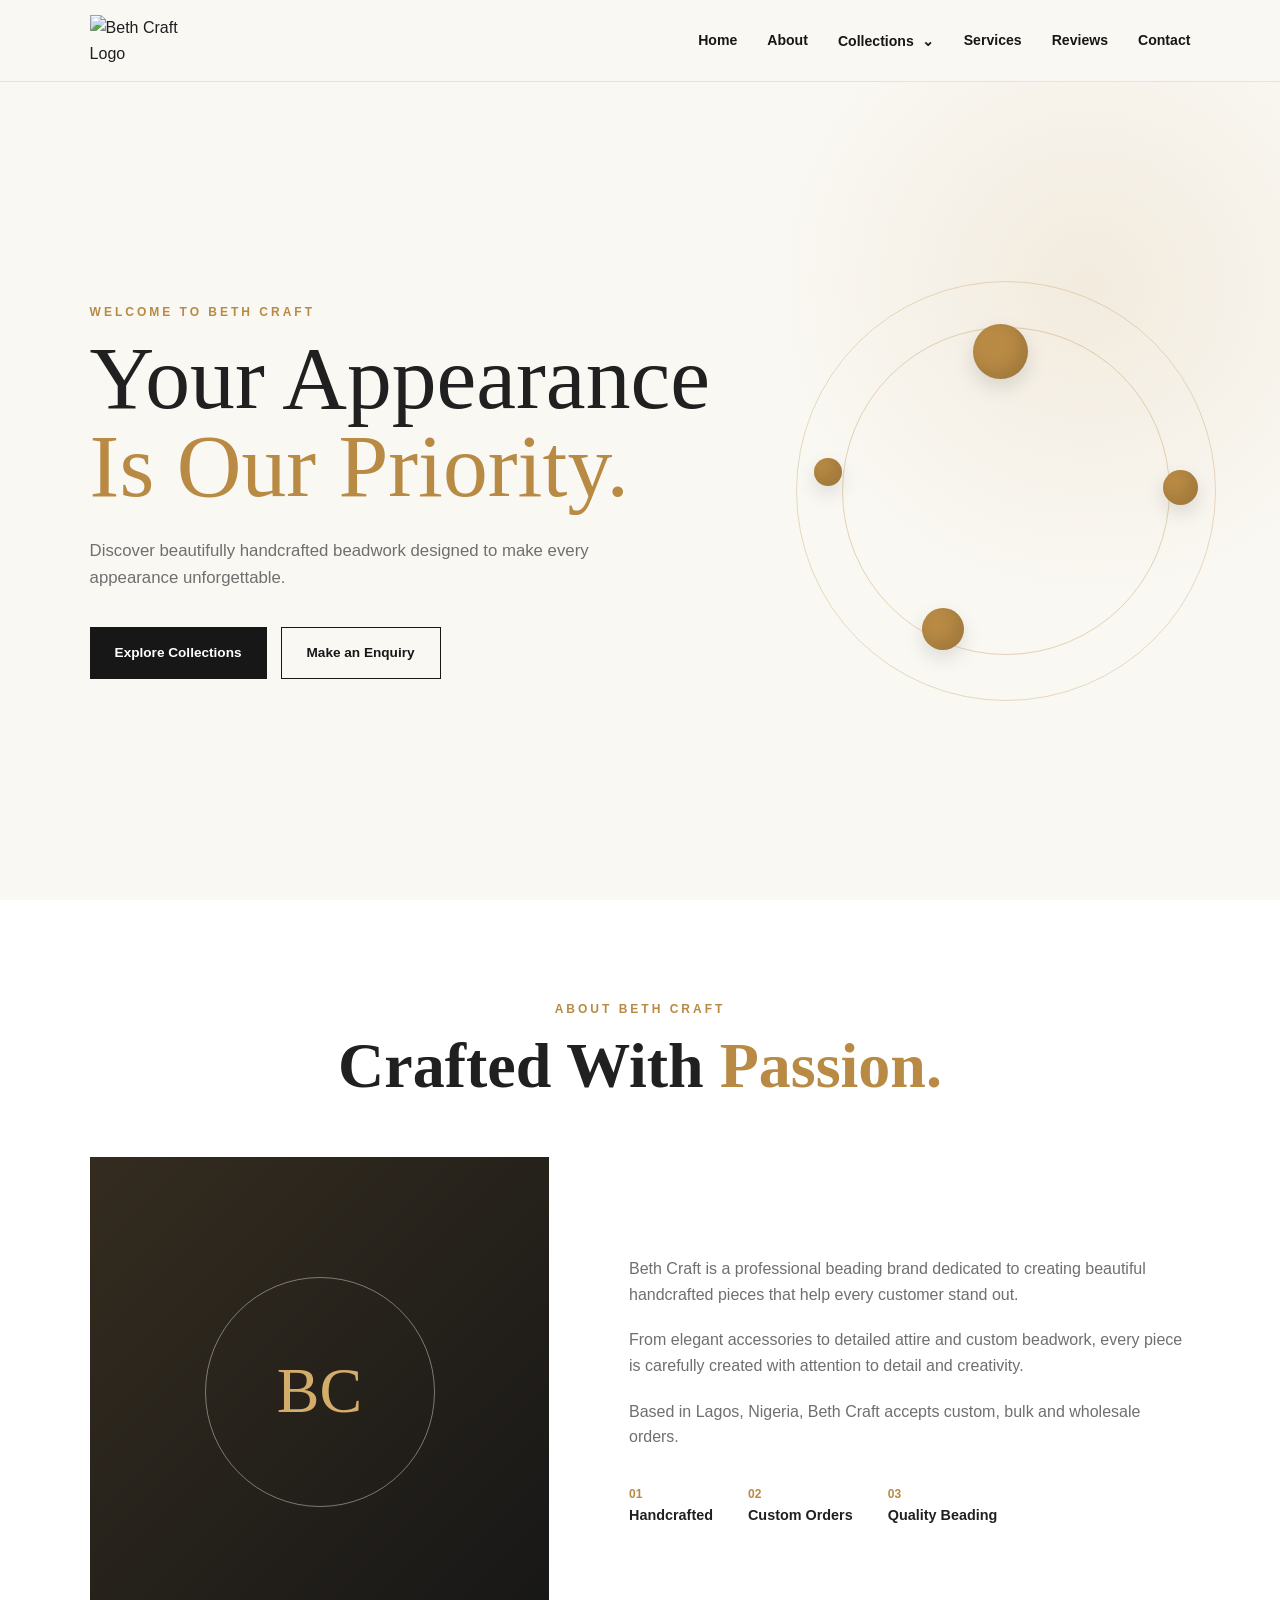
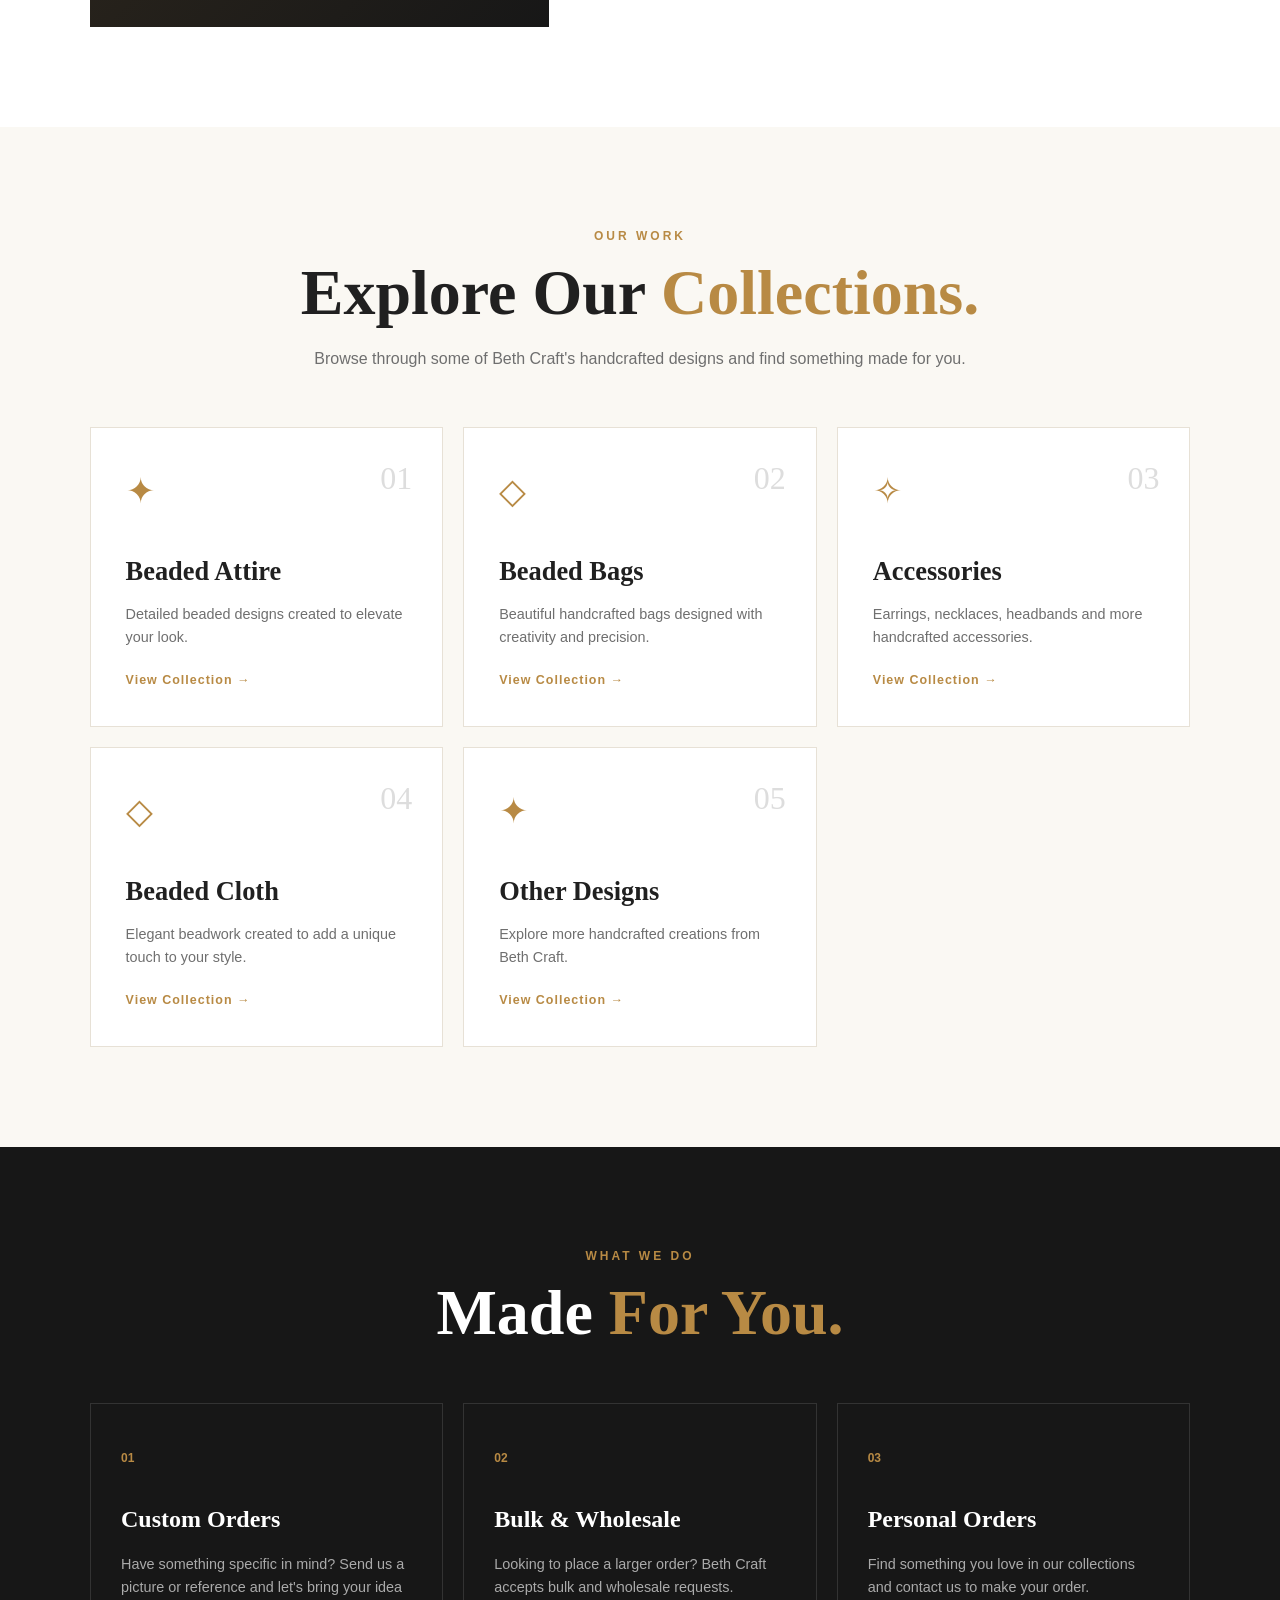
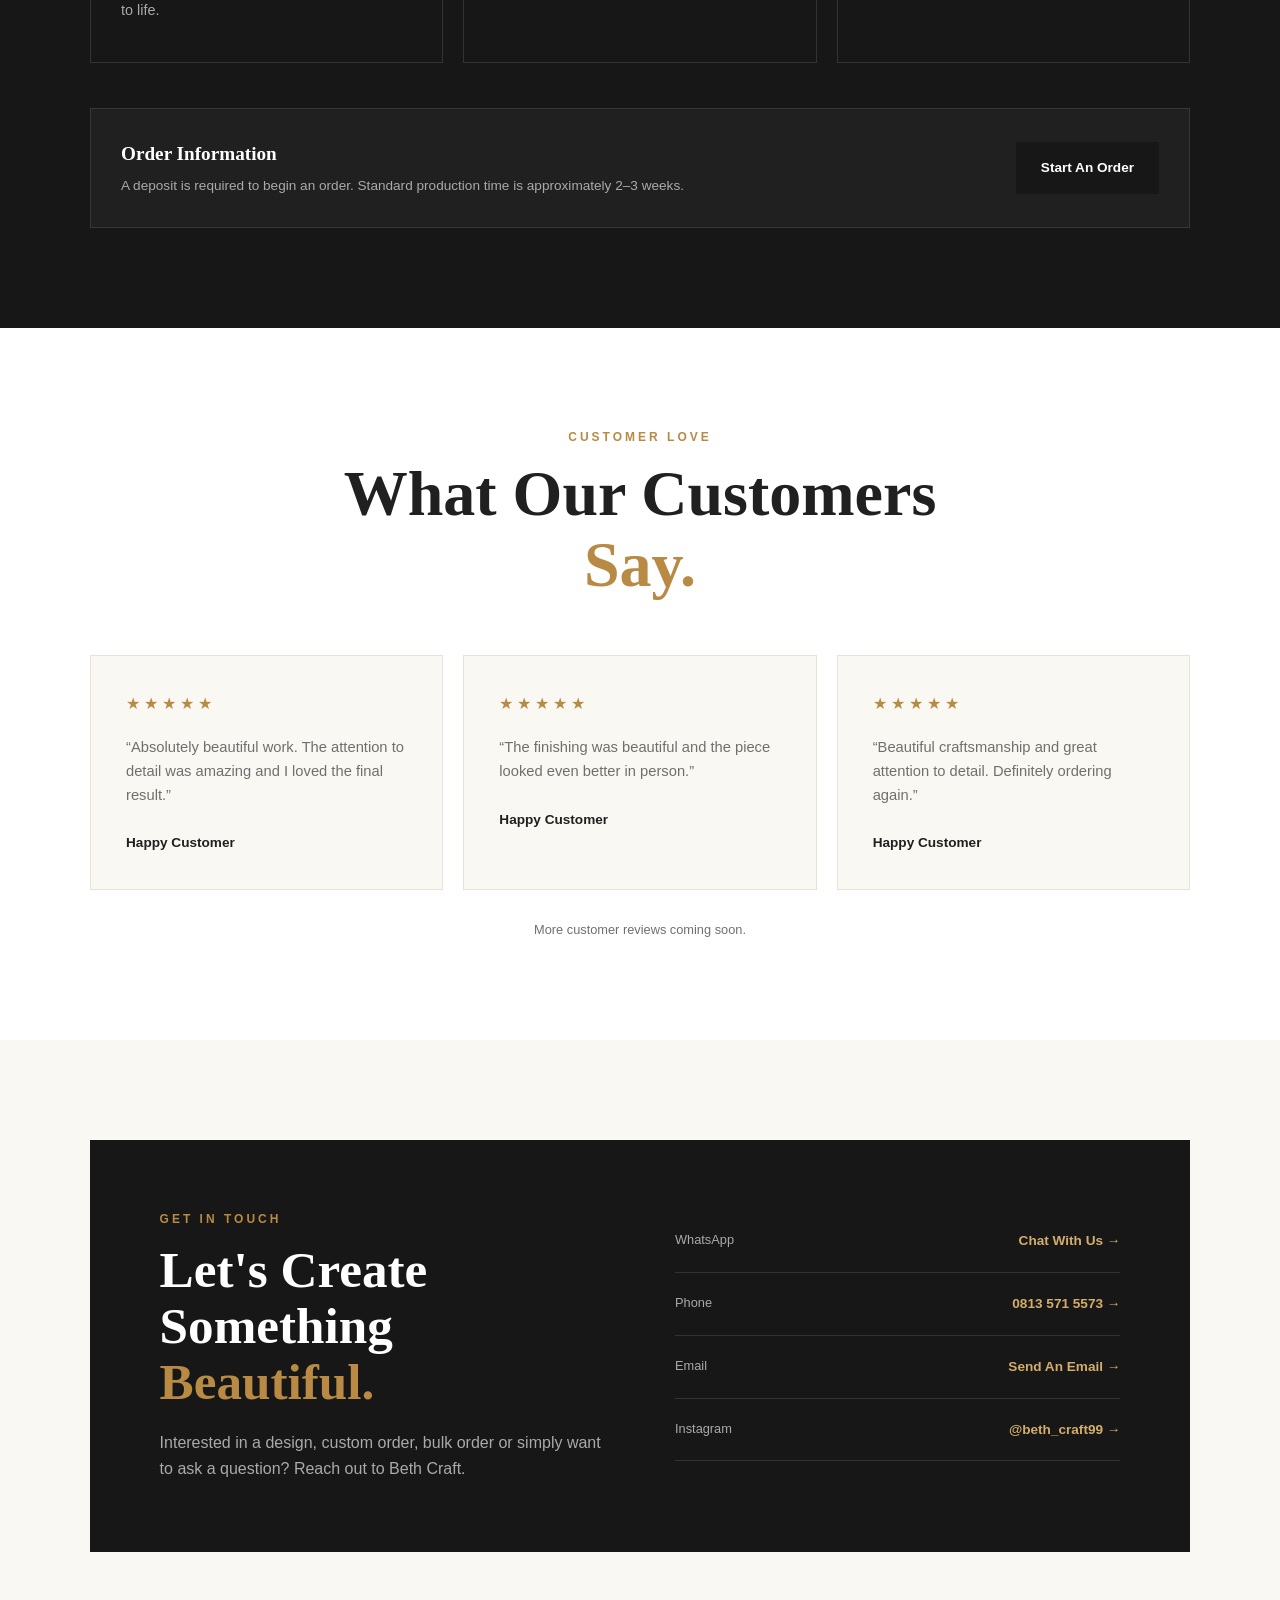
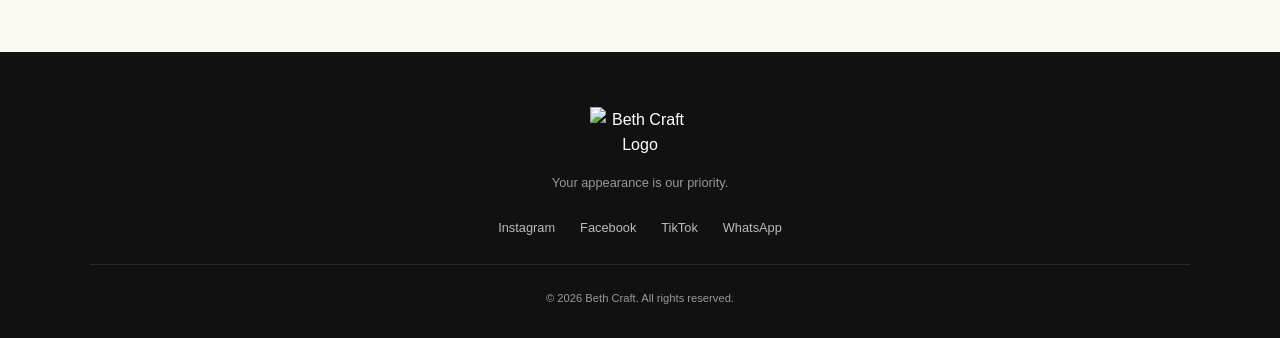
==== index.html @ a70a7454 "Add files via upload" ====
<!DOCTYPE html>
<html lang="en">
<head>
    <meta charset="UTF-8">
    <meta name="viewport" content="width=device-width, initial-scale=1.0">

    <title>Beth Craft | Professional Beading</title>

    <meta name="description" content="Beth Craft — Professional handcrafted beading, custom designs, accessories and attire. Your appearance is our priority.">

    <link rel="stylesheet" href="style.css">
</head>

<body>

    <!-- ================= NAVIGATION ================= -->

    <header class="navbar">

        <a href="index.html" class="logo">
            <img src="images/logo.png" alt="Beth Craft Logo">
        </a>

        <nav class="nav-links" id="navLinks">
            <a href="#home">Home</a>
            <a href="#about">About</a>

            <div class="dropdown">
                <button class="dropdown-btn">
                    Collections <span>⌄</span>
                </button>

                <div class="dropdown-menu">
                    <a href="attire.html">Beaded Attire</a>
                    <a href="bags.html">Beaded Bags</a>
                    <a href="accessories.html">Accessories</a>
                    <a href="cloth.html">Beaded Cloth</a>
                    <a href="others.html">Other Designs</a>
                </div>
            </div>

            <a href="#services">Services</a>
            <a href="#reviews">Reviews</a>
            <a href="#contact">Contact</a>
        </nav>

        <button class="menu-btn" id="menuBtn" aria-label="Open menu">
            ☰
        </button>

    </header>


    <!-- ================= HERO ================= -->

    <main>

        <section class="hero" id="home">

            <div class="hero-content">

                <p class="eyebrow">WELCOME TO BETH CRAFT</p>

                <h1>
                    Your Appearance<br>
                    <span>Is Our Priority.</span>
                </h1>

                <p class="hero-text">
                    Discover beautifully handcrafted beadwork designed
                    to make every appearance unforgettable.
                </p>

                <div class="hero-buttons">
                    <a href="#collections" class="btn primary-btn">
                        Explore Collections
                    </a>

                    <a href="https://wa.me/message/X3CNDV6KGJWSG1"
                       class="btn secondary-btn"
                       target="_blank">
                        Make an Enquiry
                    </a>
                </div>

            </div>

            <div class="hero-decoration">
                <div class="bead bead-one"></div>
                <div class="bead bead-two"></div>
                <div class="bead bead-three"></div>
                <div class="bead bead-four"></div>
            </div>

        </section>


        <!-- ================= ABOUT ================= -->

        <section class="about section" id="about">

            <div class="section-heading">
                <p class="eyebrow">ABOUT BETH CRAFT</p>

                <h2>
                    Crafted With <span>Passion.</span>
                </h2>
            </div>

            <div class="about-grid">

                <div class="about-image">
                    <div class="about-placeholder">
                        <span>BC</span>
                    </div>
                </div>

                <div class="about-content">

                    <p>
                        Beth Craft is a professional beading brand dedicated
                        to creating beautiful handcrafted pieces that help
                        every customer stand out.
                    </p>

                    <p>
                        From elegant accessories to detailed attire and
                        custom beadwork, every piece is carefully created
                        with attention to detail and creativity.
                    </p>

                    <p>
                        Based in Lagos, Nigeria, Beth Craft accepts custom,
                        bulk and wholesale orders.
                    </p>

                    <div class="about-features">

                        <div>
                            <strong>01</strong>
                            <span>Handcrafted</span>
                        </div>

                        <div>
                            <strong>02</strong>
                            <span>Custom Orders</span>
                        </div>

                        <div>
                            <strong>03</strong>
                            <span>Quality Beading</span>
                        </div>

                    </div>

                </div>

            </div>

        </section>


        <!-- ================= COLLECTIONS ================= -->

        <section class="collections section" id="collections">

            <div class="section-heading">

                <p class="eyebrow">OUR WORK</p>

                <h2>
                    Explore Our <span>Collections.</span>
                </h2>

                <p>
                    Browse through some of Beth Craft's handcrafted
                    designs and find something made for you.
                </p>

            </div>


            <div class="collection-grid">

                <!-- ATTIRE -->

                <a href="attire.html" class="collection-card">

                    <div class="collection-number">01</div>

                    <div class="collection-icon">✦</div>

                    <h3>Beaded Attire</h3>

                    <p>
                        Detailed beaded designs created to elevate
                        your look.
                    </p>

                    <span class="view-link">
                        View Collection →
                    </span>

                </a>


                <!-- BAGS -->

                <a href="bags.html" class="collection-card">

                    <div class="collection-number">02</div>

                    <div class="collection-icon">◇</div>

                    <h3>Beaded Bags</h3>

                    <p>
                        Beautiful handcrafted bags designed with
                        creativity and precision.
                    </p>

                    <span class="view-link">
                        View Collection →
                    </span>

                </a>


                <!-- ACCESSORIES -->

                <a href="accessories.html" class="collection-card">

                    <div class="collection-number">03</div>

                    <div class="collection-icon">✧</div>

                    <h3>Accessories</h3>

                    <p>
                        Earrings, necklaces, headbands and more
                        handcrafted accessories.
                    </p>

                    <span class="view-link">
                        View Collection →
                    </span>

                </a>


                <!-- CLOTH -->

                <a href="cloth.html" class="collection-card">

                    <div class="collection-number">04</div>

                    <div class="collection-icon">◇</div>

                    <h3>Beaded Cloth</h3>

                    <p>
                        Elegant beadwork created to add a unique
                        touch to your style.
                    </p>

                    <span class="view-link">
                        View Collection →
                    </span>

                </a>


                <!-- OTHERS -->

                <a href="others.html" class="collection-card">

                    <div class="collection-number">05</div>

                    <div class="collection-icon">✦</div>

                    <h3>Other Designs</h3>

                    <p>
                        Explore more handcrafted creations from
                        Beth Craft.
                    </p>

                    <span class="view-link">
                        View Collection →
                    </span>

                </a>

            </div>

        </section>


        <!-- ================= SERVICES ================= -->

        <section class="services section" id="services">

            <div class="section-heading">

                <p class="eyebrow">WHAT WE DO</p>

                <h2>
                    Made <span>For You.</span>
                </h2>

            </div>


            <div class="services-grid">

                <div class="service-card">

                    <span class="service-number">01</span>

                    <h3>Custom Orders</h3>

                    <p>
                        Have something specific in mind?
                        Send us a picture or reference and
                        let's bring your idea to life.
                    </p>

                </div>


                <div class="service-card">

                    <span class="service-number">02</span>

                    <h3>Bulk & Wholesale</h3>

                    <p>
                        Looking to place a larger order?
                        Beth Craft accepts bulk and wholesale
                        requests.
                    </p>

                </div>


                <div class="service-card">

                    <span class="service-number">03</span>

                    <h3>Personal Orders</h3>

                    <p>
                        Find something you love in our collections
                        and contact us to make your order.
                    </p>

                </div>

            </div>


            <div class="order-note">

                <div>
                    <strong>Order Information</strong>

                    <p>
                        A deposit is required to begin an order.
                        Standard production time is approximately
                        2–3 weeks.
                    </p>
                </div>

                <a href="https://wa.me/message/X3CNDV6KGJWSG1"
                   target="_blank"
                   class="btn primary-btn">
                    Start An Order
                </a>

            </div>

        </section>


        <!-- ================= REVIEWS ================= -->

        <section class="reviews section" id="reviews">

            <div class="section-heading">

                <p class="eyebrow">CUSTOMER LOVE</p>

                <h2>
                    What Our Customers <span>Say.</span>
                </h2>

            </div>


            <div class="reviews-grid">

                <article class="review-card">

                    <div class="stars">★★★★★</div>

                    <p>
                        “Absolutely beautiful work. The attention
                        to detail was amazing and I loved the final
                        result.”
                    </p>

                    <h4>Happy Customer</h4>

                </article>


                <article class="review-card">

                    <div class="stars">★★★★★</div>

                    <p>
                        “The finishing was beautiful and the piece
                        looked even better in person.”
                    </p>

                    <h4>Happy Customer</h4>

                </article>


                <article class="review-card">

                    <div class="stars">★★★★★</div>

                    <p>
                        “Beautiful craftsmanship and great attention
                        to detail. Definitely ordering again.”
                    </p>

                    <h4>Happy Customer</h4>

                </article>

            </div>

            <p class="review-note">
                More customer reviews coming soon.
            </p>

        </section>


        <!-- ================= CONTACT ================= -->

        <section class="contact section" id="contact">

            <div class="contact-box">

                <div class="contact-content">

                    <p class="eyebrow">GET IN TOUCH</p>

                    <h2>
                        Let's Create Something <span>Beautiful.</span>
                    </h2>

                    <p>
                        Interested in a design, custom order,
                        bulk order or simply want to ask a question?
                        Reach out to Beth Craft.
                    </p>

                </div>


                <div class="contact-links">

                    <a href="https://wa.me/message/X3CNDV6KGJWSG1"
                       target="_blank"
                       class="contact-link">

                        <span>WhatsApp</span>
                        <strong>Chat With Us →</strong>

                    </a>


                    <a href="tel:+2348135715573"
                       class="contact-link">

                        <span>Phone</span>
                        <strong>0813 571 5573 →</strong>

                    </a>


                    <a href="mailto:damolalizzy@gmail.com"
                       class="contact-link">

                        <span>Email</span>
                        <strong>Send An Email →</strong>

                    </a>


                    <a href="https://www.instagram.com/beth_craft99/"
                       target="_blank"
                       class="contact-link">

                        <span>Instagram</span>
                        <strong>@beth_craft99 →</strong>

                    </a>

                </div>

            </div>

        </section>

    </main>


    <!-- ================= FOOTER ================= -->

    <footer class="footer">

        <div class="footer-logo">
            <img src="images/logo.png" alt="Beth Craft Logo">
        </div>

        <p>
            Your appearance is our priority.
        </p>

        <div class="footer-socials">

            <a href="https://www.instagram.com/beth_craft99/"
               target="_blank">
                Instagram
            </a>

            <a href="https://www.facebook.com/"
               target="_blank">
                Facebook
            </a>

            <a href="https://vm.tiktok.com/ZS9huNPwNGnDX-ockGy/"
               target="_blank">
                TikTok
            </a>

            <a href="https://wa.me/message/X3CNDV6KGJWSG1"
               target="_blank">
                WhatsApp
            </a>

        </div>

        <p class="copyright">
            © 2026 Beth Craft. All rights reserved.
        </p>

    </footer>


    <script src="script.js"></script>

</body>
</html>
---- style.css ----
/* =========================================================
   BETH CRAFT — VERSION 1
   Main Website Styles
========================================================= */


/* =========================
   RESET
========================= */

* {
    margin: 0;
    padding: 0;
    box-sizing: border-box;
}

html {
    scroll-behavior: smooth;
}

body {
    font-family: Arial, Helvetica, sans-serif;
    background: #faf8f3;
    color: #202020;
    line-height: 1.6;
}

a {
    color: inherit;
    text-decoration: none;
}

button {
    font: inherit;
}

img {
    max-width: 100%;
    display: block;
}


/* =========================
   VARIABLES
========================= */

:root {
    --dark: #171717;
    --dark-soft: #242424;
    --gold: #b88a44;
    --gold-light: #d4ad6a;
    --cream: #faf8f3;
    --white: #ffffff;
    --grey: #6f6f6f;
    --border: #e7e1d6;
    --shadow: 0 15px 40px rgba(0, 0, 0, 0.08);
}


/* =========================
   GENERAL
========================= */

.section {
    padding: 100px 7%;
}

.section-heading {
    max-width: 700px;
    margin: 0 auto 55px;
    text-align: center;
}

.eyebrow {
    color: var(--gold);
    font-size: 0.75rem;
    font-weight: 700;
    letter-spacing: 3px;
    margin-bottom: 12px;
    text-transform: uppercase;
}

.section-heading h2 {
    font-family: Georgia, "Times New Roman", serif;
    font-size: clamp(2.2rem, 5vw, 4rem);
    line-height: 1.1;
    margin-bottom: 18px;
}

.section-heading h2 span,
.hero h1 span,
.contact-content h2 span {
    color: var(--gold);
}

.section-heading > p:last-child {
    color: var(--grey);
}


/* =========================
   NAVBAR
========================= */

.navbar {
    position: sticky;
    top: 0;
    z-index: 1000;

    height: 82px;
    padding: 0 7%;

    display: flex;
    align-items: center;
    justify-content: space-between;

    background: rgba(250, 248, 243, 0.96);
    border-bottom: 1px solid var(--border);
    backdrop-filter: blur(12px);
}

.logo img {
    width: 95px;
    height: auto;
}

.nav-links {
    display: flex;
    align-items: center;
    gap: 30px;
}

.nav-links > a,
.dropdown-btn {
    color: var(--dark);
    font-size: 0.88rem;
    font-weight: 600;
    transition: 0.3s ease;
}

.nav-links > a:hover,
.dropdown-btn:hover {
    color: var(--gold);
}


/* =========================
   DROPDOWN
========================= */

.dropdown {
    position: relative;
}

.dropdown-btn {
    border: none;
    background: transparent;
    cursor: pointer;
}

.dropdown-btn span {
    margin-left: 4px;
}

.dropdown-menu {
    position: absolute;
    top: calc(100% + 20px);
    left: 50%;
    transform: translateX(-50%) translateY(10px);

    width: 210px;
    padding: 10px;

    background: var(--white);
    border: 1px solid var(--border);
    box-shadow: var(--shadow);

    opacity: 0;
    visibility: hidden;
    pointer-events: none;

    transition: 0.3s ease;
}

.dropdown:hover .dropdown-menu {
    opacity: 1;
    visibility: visible;
    pointer-events: auto;
    transform: translateX(-50%) translateY(0);
}

.dropdown-menu a {
    display: block;
    padding: 12px 14px;

    color: var(--dark);
    font-size: 0.85rem;

    transition: 0.25s ease;
}

.dropdown-menu a:hover {
    background: var(--cream);
    color: var(--gold);
    padding-left: 20px;
}


/* =========================
   MOBILE MENU BUTTON
========================= */

.menu-btn {
    display: none;

    border: none;
    background: none;

    font-size: 1.8rem;
    cursor: pointer;
    color: var(--dark);
}


/* =========================
   HERO
========================= */

.hero {
    min-height: calc(100vh - 82px);

    padding: 80px 7%;

    display: flex;
    align-items: center;

    position: relative;
    overflow: hidden;

    background:
        radial-gradient(circle at 85% 25%, rgba(184, 138, 68, 0.12), transparent 25%),
        var(--cream);
}

.hero-content {
    max-width: 760px;
    position: relative;
    z-index: 2;
}

.hero h1 {
    font-family: Georgia, "Times New Roman", serif;
    font-size: clamp(3.2rem, 7vw, 6.5rem);
    line-height: 0.98;
    font-weight: 500;
    margin-bottom: 28px;
}

.hero-text {
    max-width: 580px;
    color: var(--grey);
    font-size: 1.05rem;
    margin-bottom: 35px;
}

.hero-buttons {
    display: flex;
    flex-wrap: wrap;
    gap: 14px;
}

.btn {
    display: inline-flex;
    align-items: center;
    justify-content: center;

    min-height: 52px;
    padding: 0 25px;

    font-size: 0.85rem;
    font-weight: 700;

    transition: 0.3s ease;
}

.primary-btn {
    color: var(--white);
    background: var(--dark);
}

.primary-btn:hover {
    background: var(--gold);
    transform: translateY(-3px);
}

.secondary-btn {
    color: var(--dark);
    border: 1px solid var(--dark);
}

.secondary-btn:hover {
    background: var(--dark);
    color: var(--white);
    transform: translateY(-3px);
}


/* =========================
   HERO DECORATION
========================= */

.hero-decoration {
    position: absolute;
    right: 5%;
    top: 50%;

    width: 420px;
    height: 420px;

    transform: translateY(-50%);
    border: 1px solid rgba(184, 138, 68, 0.3);
    border-radius: 50%;
}

.hero-decoration::before {
    content: "";
    position: absolute;
    inset: 45px;

    border: 1px solid rgba(184, 138, 68, 0.35);
    border-radius: 50%;
}

.bead {
    position: absolute;

    width: 55px;
    height: 55px;

    border-radius: 50%;

    background: var(--gold);
    box-shadow:
        inset -7px -7px 15px rgba(0, 0, 0, 0.12),
        0 8px 20px rgba(0, 0, 0, 0.12);
}

.bead-one {
    top: 10%;
    left: 42%;
}

.bead-two {
    right: 4%;
    top: 45%;
    width: 35px;
    height: 35px;
}

.bead-three {
    bottom: 12%;
    left: 30%;
    width: 42px;
    height: 42px;
}

.bead-four {
    left: 4%;
    top: 42%;
    width: 28px;
    height: 28px;
}


/* =========================
   ABOUT
========================= */

.about {
    background: var(--white);
}

.about-grid {
    max-width: 1100px;
    margin: auto;

    display: grid;
    grid-template-columns: 0.9fr 1.1fr;
    gap: 80px;
    align-items: center;
}

.about-image {
    min-height: 470px;

    display: grid;
    place-items: center;

    background:
        linear-gradient(135deg, rgba(184, 138, 68, 0.18), transparent),
        var(--dark);
}

.about-placeholder {
    width: 230px;
    height: 230px;

    display: grid;
    place-items: center;

    border: 1px solid rgba(255,255,255,0.4);
    border-radius: 50%;

    color: var(--gold-light);
    font-family: Georgia, serif;
    font-size: 4rem;
}

.about-content > p {
    color: var(--grey);
    margin-bottom: 20px;
}

.about-features {
    margin-top: 35px;

    display: flex;
    flex-wrap: wrap;
    gap: 35px;
}

.about-features div {
    display: flex;
    flex-direction: column;
}

.about-features strong {
    color: var(--gold);
    font-size: 0.75rem;
}

.about-features span {
    font-weight: 700;
    font-size: 0.9rem;
}


/* =========================
   COLLECTIONS
========================= */

.collections {
    background: var(--cream);
}

.collection-grid {
    max-width: 1200px;
    margin: auto;

    display: grid;
    grid-template-columns: repeat(3, 1fr);
    gap: 20px;
}

.collection-card {
    min-height: 300px;
    padding: 35px;

    position: relative;
    overflow: hidden;

    display: flex;
    flex-direction: column;
    justify-content: flex-end;

    background: var(--white);
    border: 1px solid var(--border);

    transition: 0.4s ease;
}

.collection-card:nth-child(4),
.collection-card:nth-child(5) {
    grid-column: span 1;
}

.collection-card:hover {
    transform: translateY(-8px);
    box-shadow: var(--shadow);
    border-color: var(--gold-light);
}

.collection-number {
    position: absolute;
    top: 25px;
    right: 30px;

    color: #ddd;
    font-family: Georgia, serif;
    font-size: 2rem;
}

.collection-icon {
    margin-bottom: auto;

    color: var(--gold);
    font-size: 2.2rem;
}

.collection-card h3 {
    font-family: Georgia, serif;
    font-size: 1.65rem;
    margin-bottom: 10px;
}

.collection-card p {
    max-width: 300px;
    color: var(--grey);
    font-size: 0.9rem;
}

.view-link {
    margin-top: 22px;

    color: var(--gold);
    font-size: 0.78rem;
    font-weight: 700;
    letter-spacing: 1px;
}


/* =========================
   SERVICES
========================= */

.services {
    background: var(--dark);
    color: var(--white);
}

.services .section-heading > p:last-child {
    color: #aaa;
}

.services-grid {
    max-width: 1100px;
    margin: auto;

    display: grid;
    grid-template-columns: repeat(3, 1fr);
    gap: 20px;
}

.service-card {
    padding: 40px 30px;

    border: 1px solid rgba(255,255,255,0.12);

    transition: 0.3s ease;
}

.service-card:hover {
    border-color: var(--gold);
    transform: translateY(-5px);
}

.service-number {
    color: var(--gold);
    font-size: 0.75rem;
    font-weight: 700;
}

.service-card h3 {
    margin: 30px 0 15px;

    font-family: Georgia, serif;
    font-size: 1.5rem;
}

.service-card p {
    color: #aaa;
    font-size: 0.9rem;
}

.order-note {
    max-width: 1100px;
    margin: 45px auto 0;

    padding: 30px;

    display: flex;
    justify-content: space-between;
    align-items: center;
    gap: 30px;

    background: #202020;
    border: 1px solid rgba(255,255,255,0.1);
}

.order-note strong {
    font-family: Georgia, serif;
    font-size: 1.2rem;
}

.order-note p {
    margin-top: 5px;
    color: #aaa;
    font-size: 0.85rem;
}


/* =========================
   REVIEWS
========================= */

.reviews {
    background: var(--white);
}

.reviews-grid {
    max-width: 1100px;
    margin: auto;

    display: grid;
    grid-template-columns: repeat(3, 1fr);
    gap: 20px;
}

.review-card {
    padding: 35px;

    background: var(--cream);
    border: 1px solid var(--border);
}

.stars {
    color: var(--gold);
    letter-spacing: 4px;
    margin-bottom: 20px;
}

.review-card p {
    color: var(--grey);
    font-size: 0.92rem;
    margin-bottom: 25px;
}

.review-card h4 {
    font-size: 0.85rem;
}

.review-note {
    margin-top: 30px;
    text-align: center;
    color: var(--grey);
    font-size: 0.8rem;
}


/* =========================
   CONTACT
========================= */

.contact {
    background: var(--cream);
}

.contact-box {
    max-width: 1150px;
    margin: auto;

    padding: 70px;

    display: grid;
    grid-template-columns: 1fr 1fr;
    gap: 70px;

    background: var(--dark);
    color: var(--white);
}

.contact-content h2 {
    font-family: Georgia, serif;
    font-size: clamp(2.2rem, 4vw, 3.8rem);
    line-height: 1.1;
    margin-bottom: 20px;
}

.contact-content > p:last-child {
    max-width: 500px;
    color: #aaa;
}

.contact-links {
    display: flex;
    flex-direction: column;
}

.contact-link {
    padding: 20px 0;

    display: flex;
    justify-content: space-between;
    gap: 20px;

    border-bottom: 1px solid rgba(255,255,255,0.12);

    transition: 0.3s ease;
}

.contact-link:hover {
    padding-left: 10px;
}

.contact-link span {
    color: #aaa;
    font-size: 0.8rem;
}

.contact-link strong {
    color: var(--gold-light);
    font-size: 0.85rem;
}


/* =========================
   FOOTER
========================= */

.footer {
    padding: 55px 7% 30px;

    text-align: center;

    background: #111;
    color: var(--white);
}

.footer-logo img {
    width: 100px;
    margin: 0 auto 15px;
}

.footer > p {
    color: #999;
    font-size: 0.8rem;
}

.footer-socials {
    margin: 25px 0;

    display: flex;
    justify-content: center;
    flex-wrap: wrap;
    gap: 25px;
}

.footer-socials a {
    color: #bbb;
    font-size: 0.8rem;

    transition: 0.3s ease;
}

.footer-socials a:hover {
    color: var(--gold-light);
}

.copyright {
    padding-top: 25px;

    border-top: 1px solid rgba(255,255,255,0.1);

    font-size: 0.7rem !important;
}


/* =========================
   ANIMATIONS
========================= */

.hero-content,
.section-heading,
.collection-card,
.service-card,
.review-card,
.contact-box {
    animation: fadeUp 0.8s ease both;
}

@keyframes fadeUp {

    from {
        opacity: 0;
        transform: translateY(25px);
    }

    to {
        opacity: 1;
        transform: translateY(0);
    }

}


/* =========================
   TABLET
========================= */

@media (max-width: 900px) {

    .nav-links {
        gap: 18px;
    }

    .hero-decoration {
        opacity: 0.35;
        right: -120px;
    }

    .about-grid {
        grid-template-columns: 1fr;
        gap: 45px;
    }

    .about-image {
        min-height: 350px;
    }

    .collection-grid {
        grid-template-columns: repeat(2, 1fr);
    }

    .services-grid,
    .reviews-grid {
        grid-template-columns: 1fr;
    }

    .contact-box {
        grid-template-columns: 1fr;
        padding: 50px;
        gap: 40px;
    }

}


/* =========================
   MOBILE
========================= */

@media (max-width: 700px) {

    .section {
        padding: 75px 6%;
    }


    /* NAVIGATION */

    .navbar {
        height: 72px;
        padding: 0 6%;
    }

    .logo img {
        width: 80px;
    }

    .menu-btn {
        display: block;
    }

    .nav-links {
        position: absolute;
        top: 72px;
        left: 0;

        width: 100%;

        padding: 20px 6% 30px;

        display: flex;
        flex-direction: column;
        align-items: stretch;
        gap: 0;

        background: var(--cream);
        border-bottom: 1px solid var(--border);

        opacity: 0;
        visibility: hidden;
        pointer-events: none;

        transform: translateY(-10px);
        transition: 0.3s ease;
    }

    .nav-links.active {
        opacity: 1;
        visibility: visible;
        pointer-events: auto;
        transform: translateY(0);
    }

    .nav-links > a,
    .dropdown-btn {
        width: 100%;
        padding: 15px 0;
        text-align: left;
        border-bottom: 1px solid var(--border);
    }

    .dropdown-menu {
        position: static;

        width: 100%;
        padding: 0;

        transform: none;
        box-shadow: none;
        border: none;

        background: transparent;

        opacity: 1;
        visibility: visible;
        pointer-events: auto;
    }

    .dropdown-menu a {
        padding: 12px 15px;
        border-bottom: 1px solid var(--border);
    }

    .dropdown:hover .dropdown-menu {
        transform: none;
    }


    /* HERO */

    .hero {
        min-height: 90vh;
        padding: 70px 6%;
    }

    .hero h1 {
        font-size: clamp(3rem, 14vw, 5rem);
    }

    .hero-text {
        font-size: 0.95rem;
    }

    .hero-decoration {
        width: 280px;
        height: 280px;

        right: -130px;
        top: 60%;
    }

    .hero-buttons {
        flex-direction: column;
        align-items: stretch;
    }

    .btn {
        width: 100%;
    }


    /* ABOUT */

    .about-image {
        min-height: 300px;
    }

    .about-features {
        gap: 25px;
    }


    /* COLLECTIONS */

    .collection-grid {
        grid-template-columns: 1fr;
    }

    .collection-card {
        min-height: 280px;
    }


    /* SERVICES */

    .order-note {
        flex-direction: column;
        align-items: stretch;
    }


    /* CONTACT */

    .contact-box {
        padding: 35px 25px;
    }

    .contact-link {
        flex-direction: column;
        gap: 5px;
    }

}


/* =========================
   SMALL PHONES
========================= */

@media (max-width: 400px) {

    .hero h1 {
        font-size: 2.8rem;
    }

    .section-heading h2 {
        font-size: 2.2rem;
    }

    .about-placeholder {
        width: 180px;
        height: 180px;
        font-size: 3rem;
    }

}
/* =========================
   SCROLL REVEAL
========================= */

.reveal {
    opacity: 0;
    transform: translateY(30px);
    transition: opacity 0.8s ease, transform 0.8s ease;
}

.reveal.show {
    opacity: 1;
    transform: translateY(0);
}
/* =========================================================
   COLLECTION / GALLERY PAGES
========================================================= */

.collection-page {
    min-height: 100vh;
    padding: 90px 7% 100px;
    background: var(--cream);
}

.collection-header {
    max-width: 750px;
    margin: 0 auto 60px;
    text-align: center;
}

.collection-header h1 {
    font-family: Georgia, "Times New Roman", serif;
    font-size: clamp(3rem, 7vw, 5.5rem);
    line-height: 1;
    font-weight: 500;
    margin-bottom: 20px;
}

.collection-header h1 span {
    color: var(--gold);
}

.collection-header > p:last-child {
    max-width: 600px;
    margin: auto;
    color: var(--grey);
}


/* IMAGE GALLERY */

.gallery-grid {
    max-width: 1250px;
    margin: 0 auto;

    display: grid;
    grid-template-columns: repeat(3, 1fr);
    gap: 18px;
}

.gallery-item {
    position: relative;
    overflow: hidden;

    background: #eee;

    aspect-ratio: 4 / 5;

    cursor: pointer;
}

.gallery-item img {
    width: 100%;
    height: 100%;

    object-fit: cover;

    transition: transform 0.6s ease;
}

.gallery-item:hover img {
    transform: scale(1.06);
}


/* ENQUIRY SECTION */

.collection-cta {
    max-width: 850px;
    margin: 80px auto 0;

    padding: 55px 30px;

    text-align: center;

    background: var(--dark);
    color: var(--white);
}

.collection-cta h2 {
    font-family: Georgia, "Times New Roman", serif;
    font-size: clamp(2rem, 4vw, 3rem);
    margin-bottom: 12px;
}

.collection-cta p {
    max-width: 550px;
    margin: 0 auto 25px;

    color: #aaa;
}


/* COLLECTION MOBILE */

@media (max-width: 800px) {

    .collection-page {
        padding: 70px 6%;
    }

    .gallery-grid {
        grid-template-columns: repeat(2, 1fr);
        gap: 12px;
    }

}


@media (max-width: 500px) {

    .gallery-grid {
        grid-template-columns: 1fr;
    }

    .collection-header h1 {
        font-size: 3.2rem;
    }

    .collection-cta {
        padding: 40px 20px;
    }

}
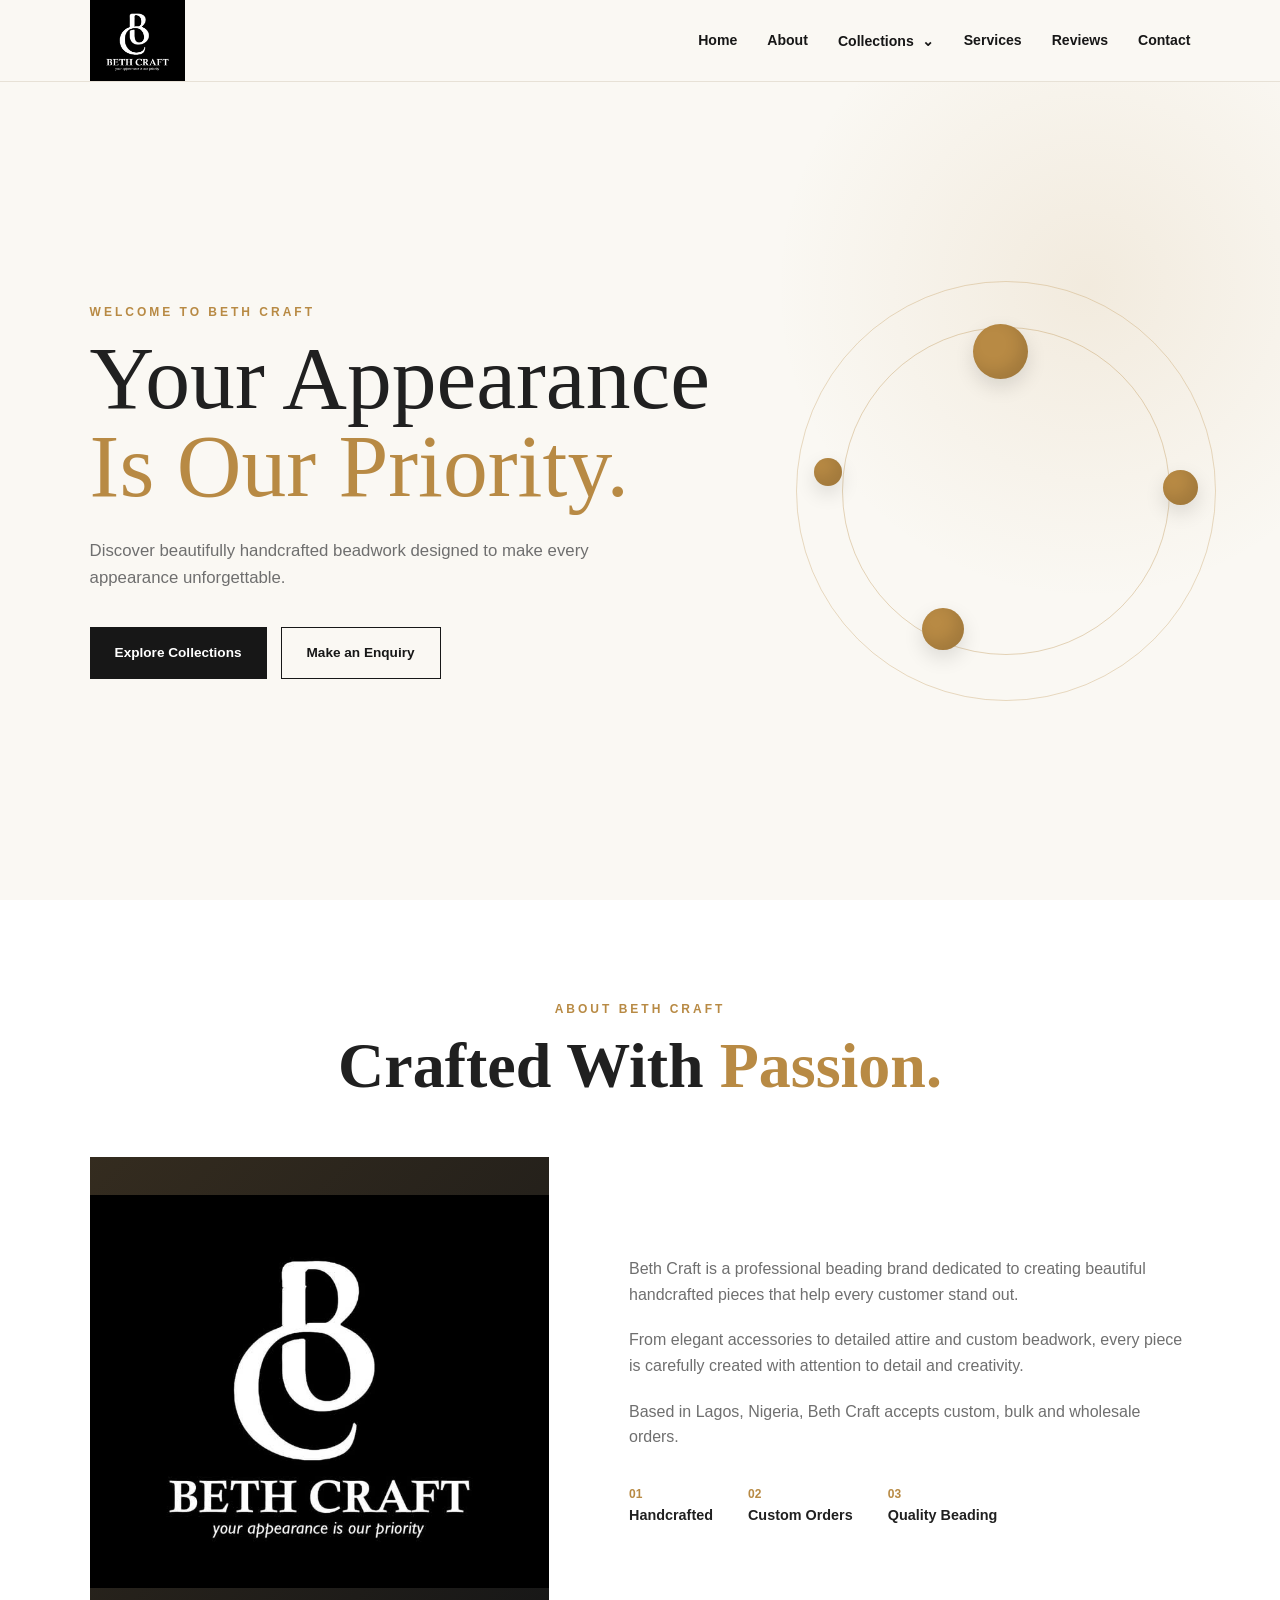
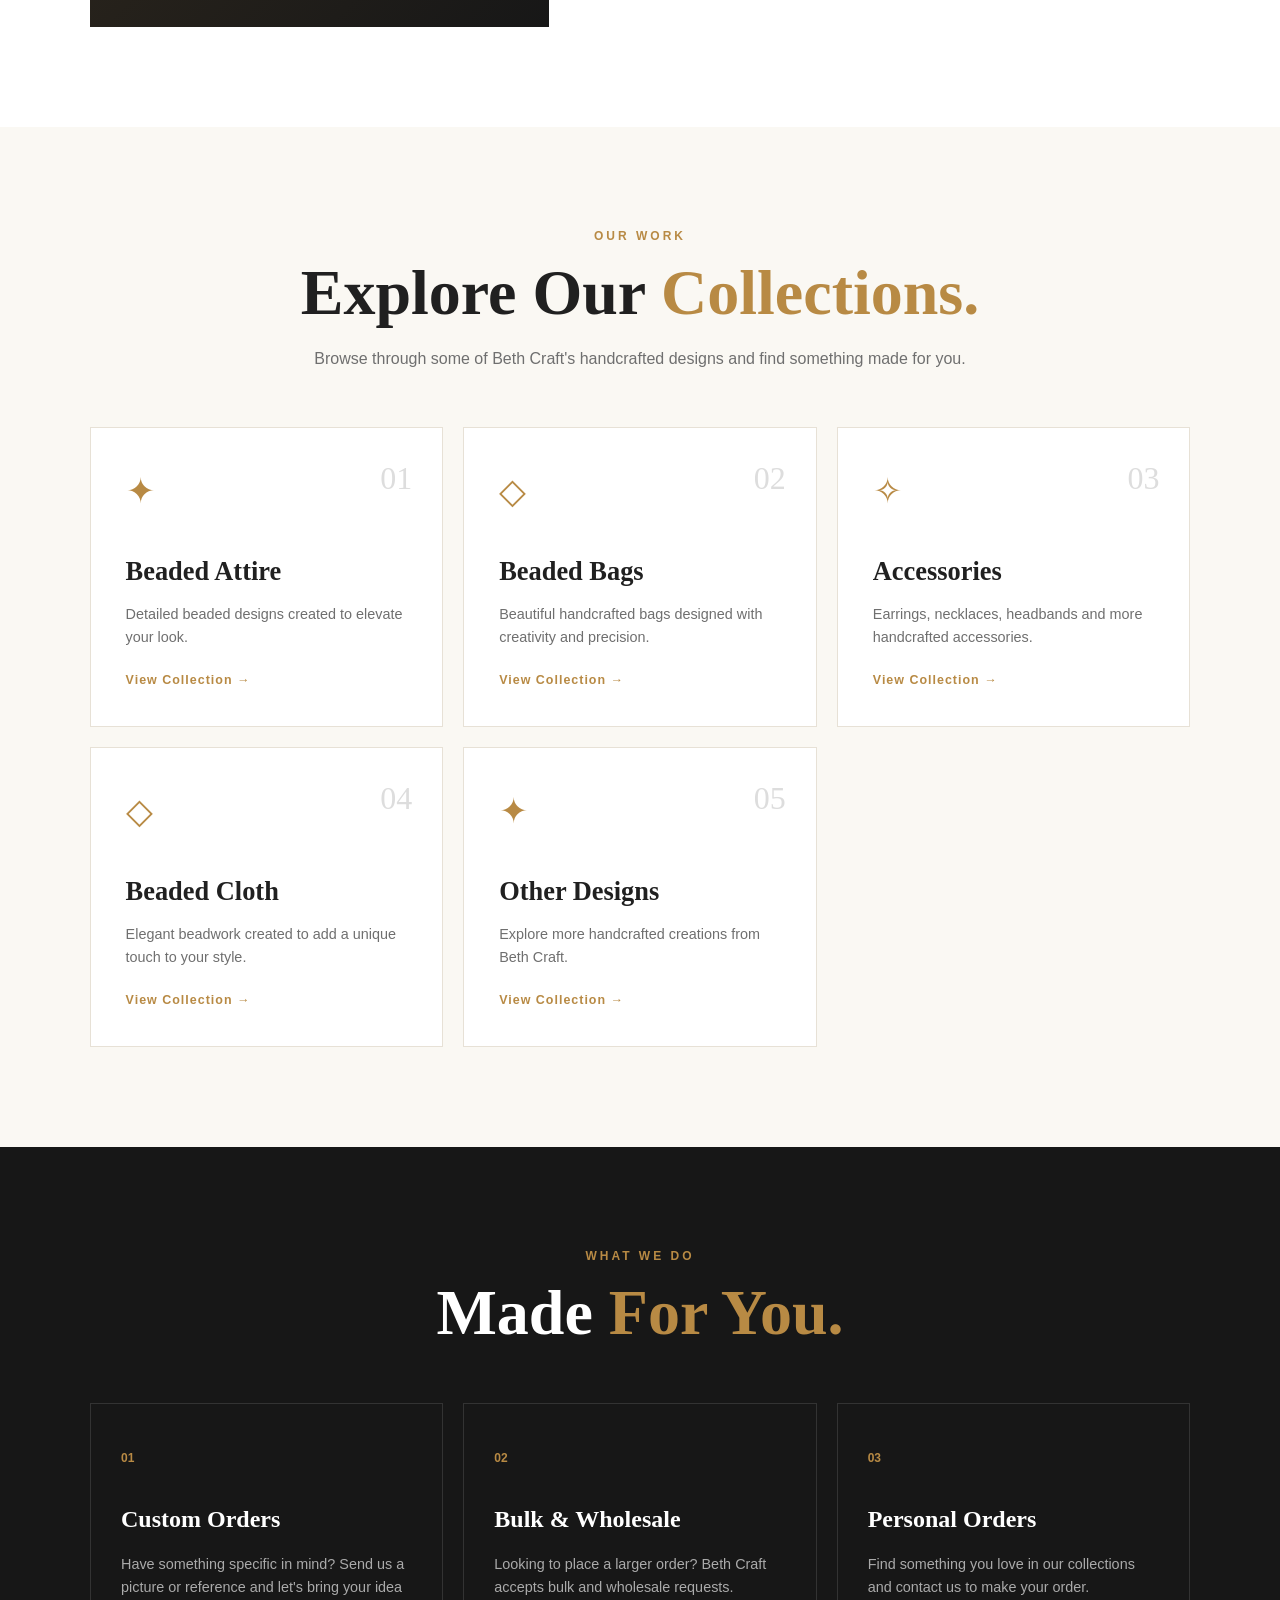
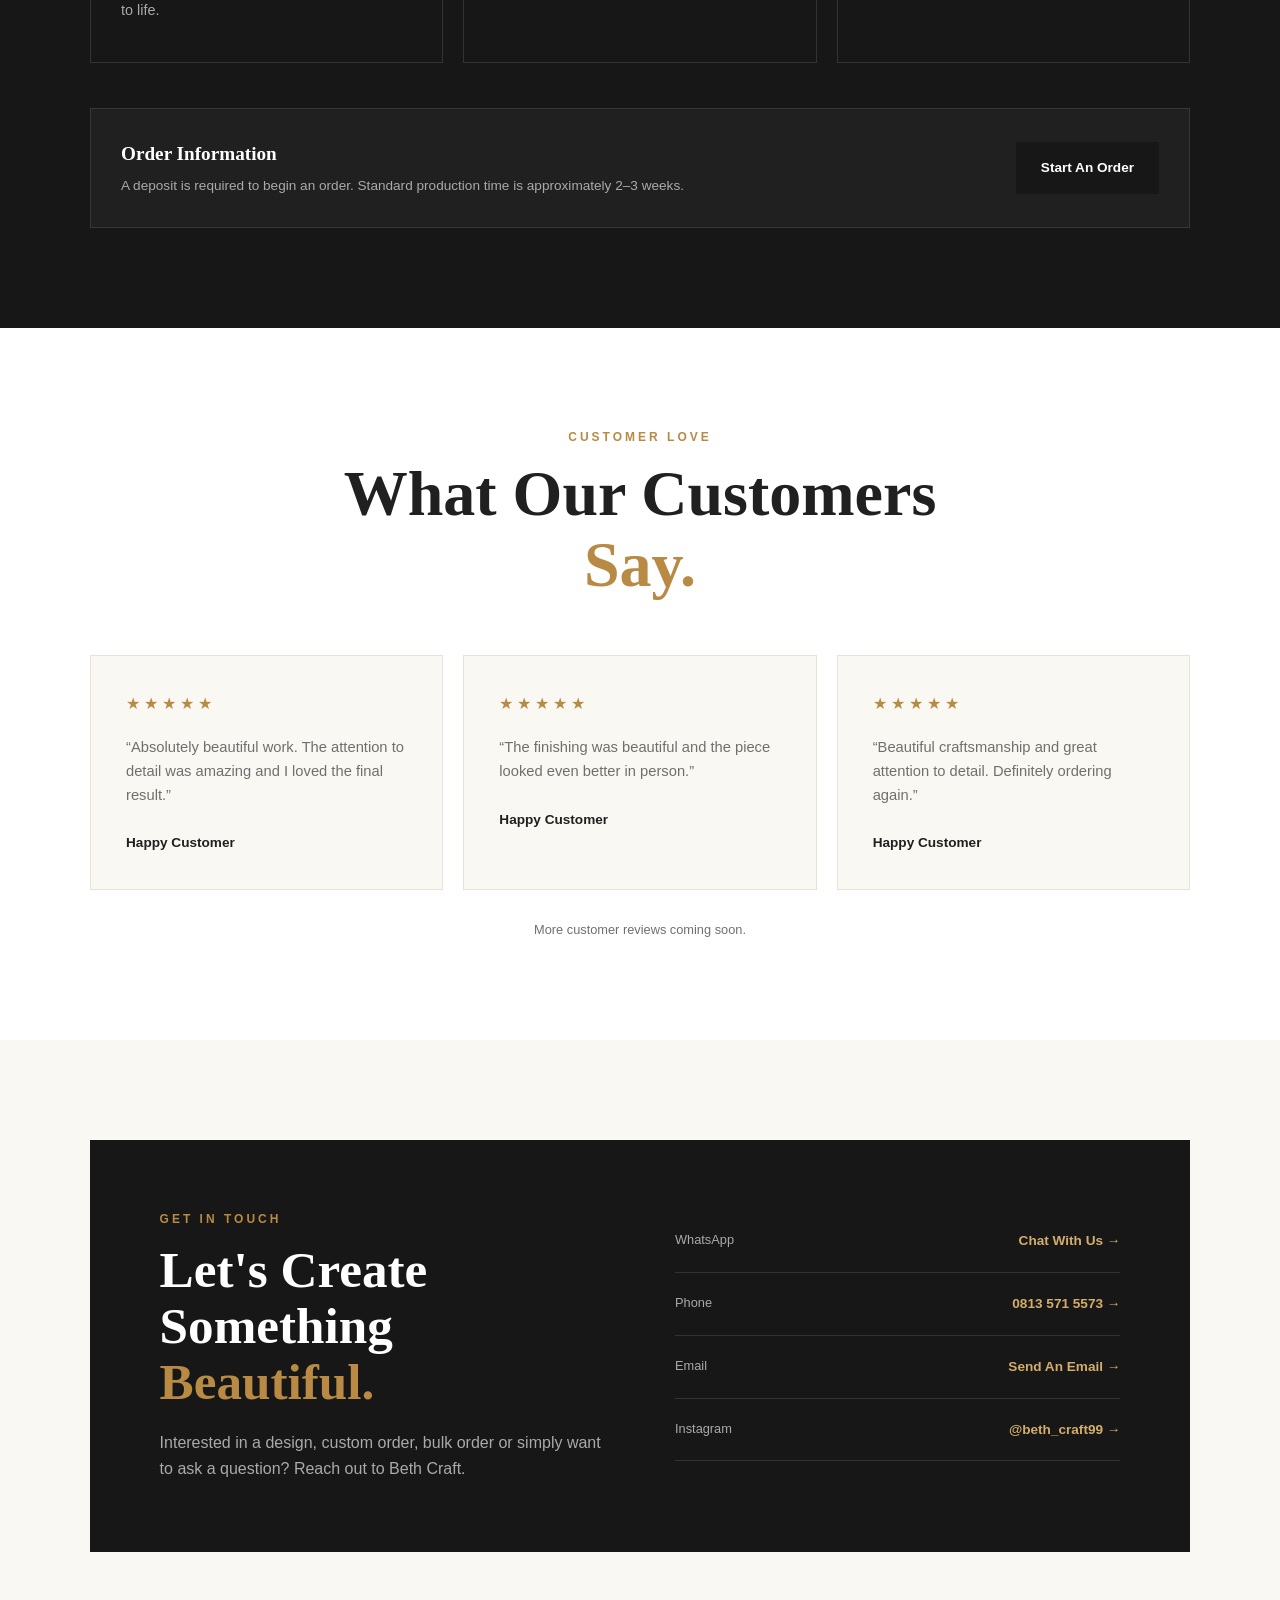
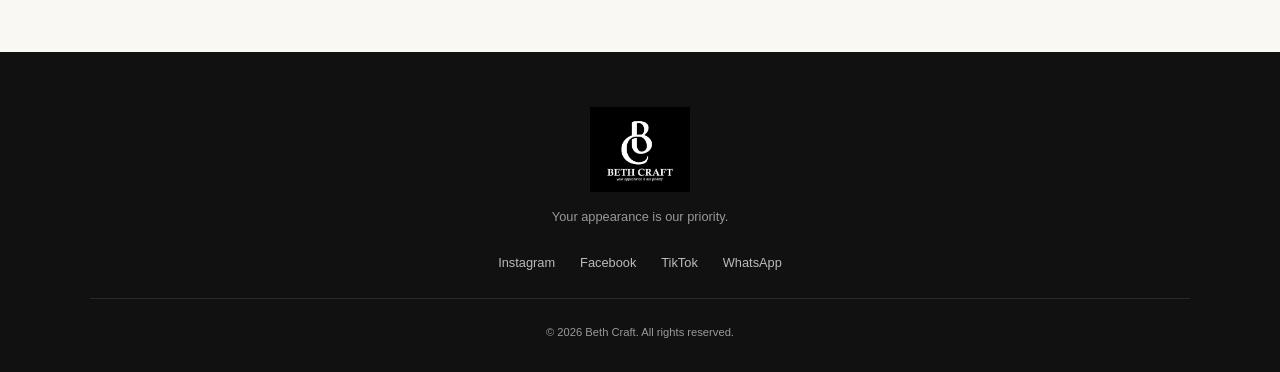
==== commit a71ee351: "Update index.html" ====
--- a/index.html
+++ b/index.html
@@ -110,9 +110,7 @@
             <div class="about-grid">
 
                 <div class="about-image">
-                    <div class="about-placeholder">
-                        <span>BC</span>
-                    </div>
+                    <img src="images/logo.png" alt="Beth Craft Logo">
                 </div>
 
                 <div class="about-content">
@@ -567,4 +565,4 @@
     <script src="script.js"></script>
 
 </body>
-</html>+</html>
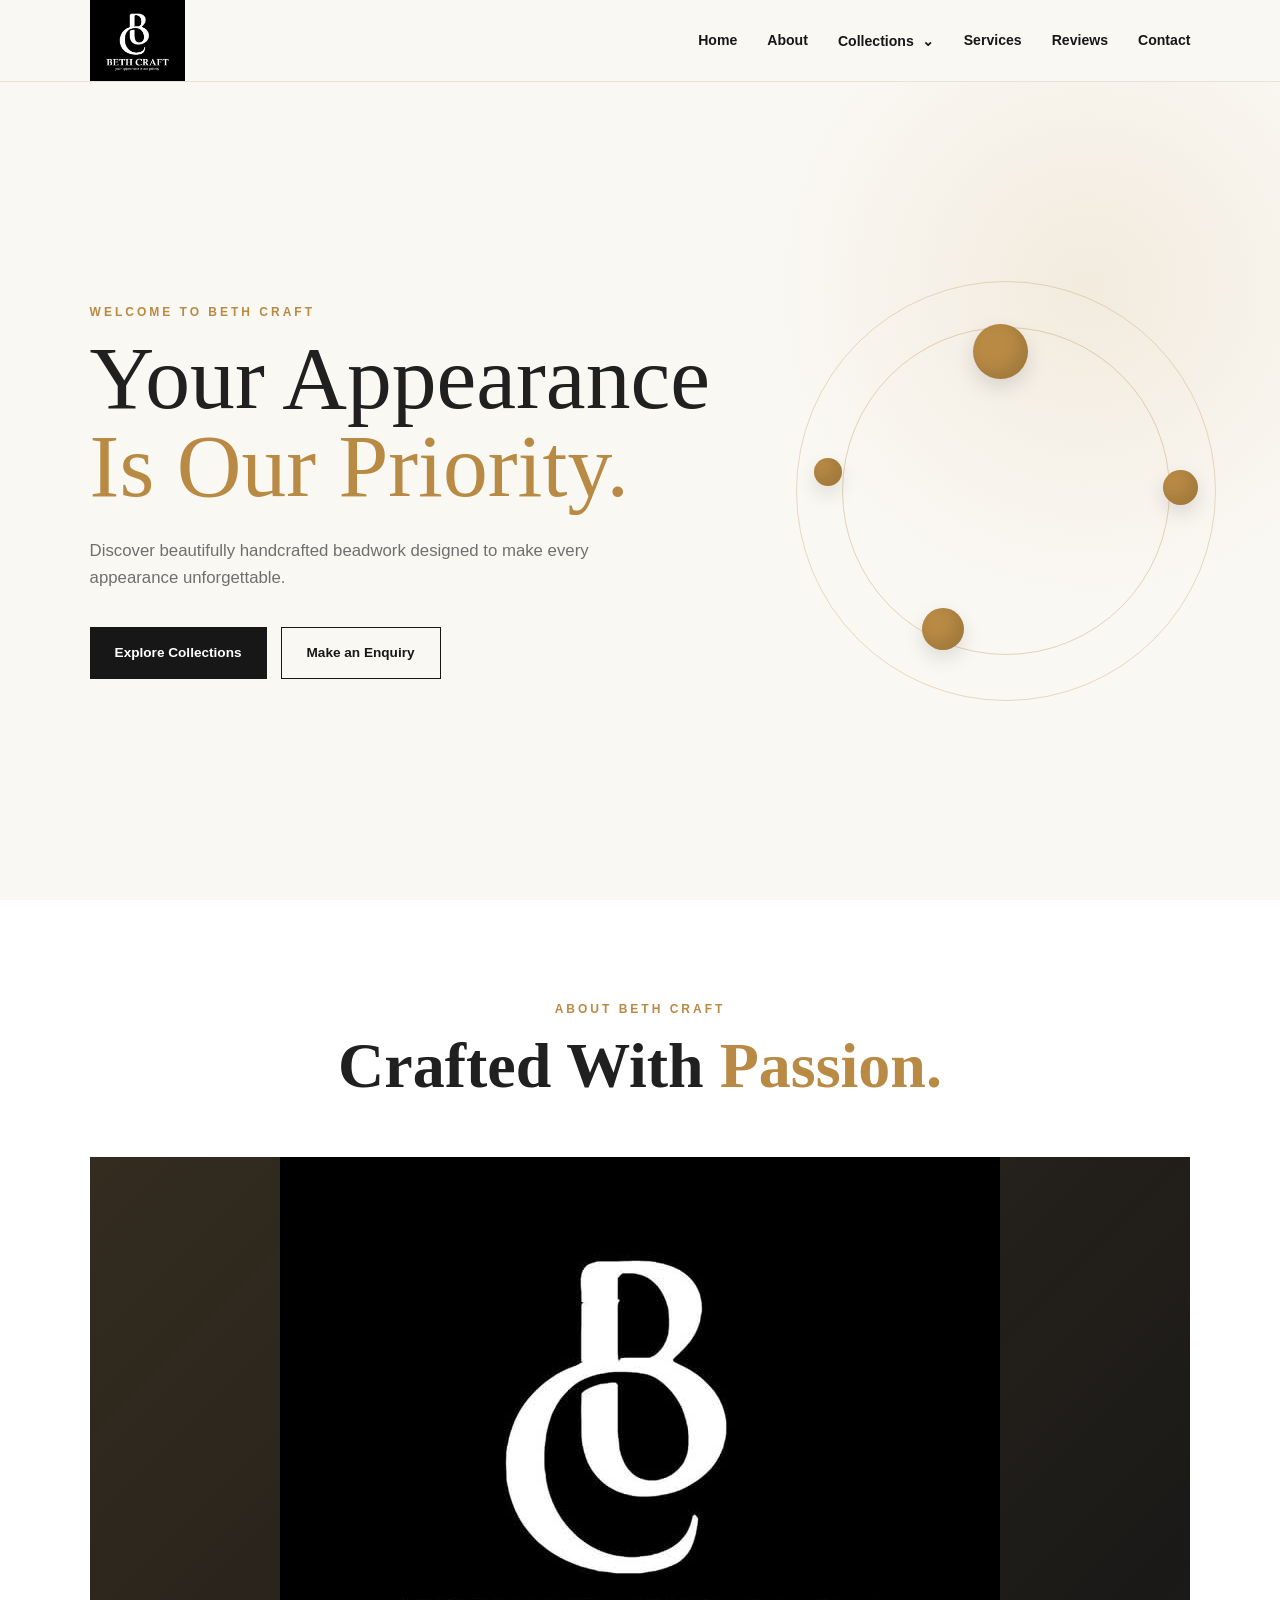
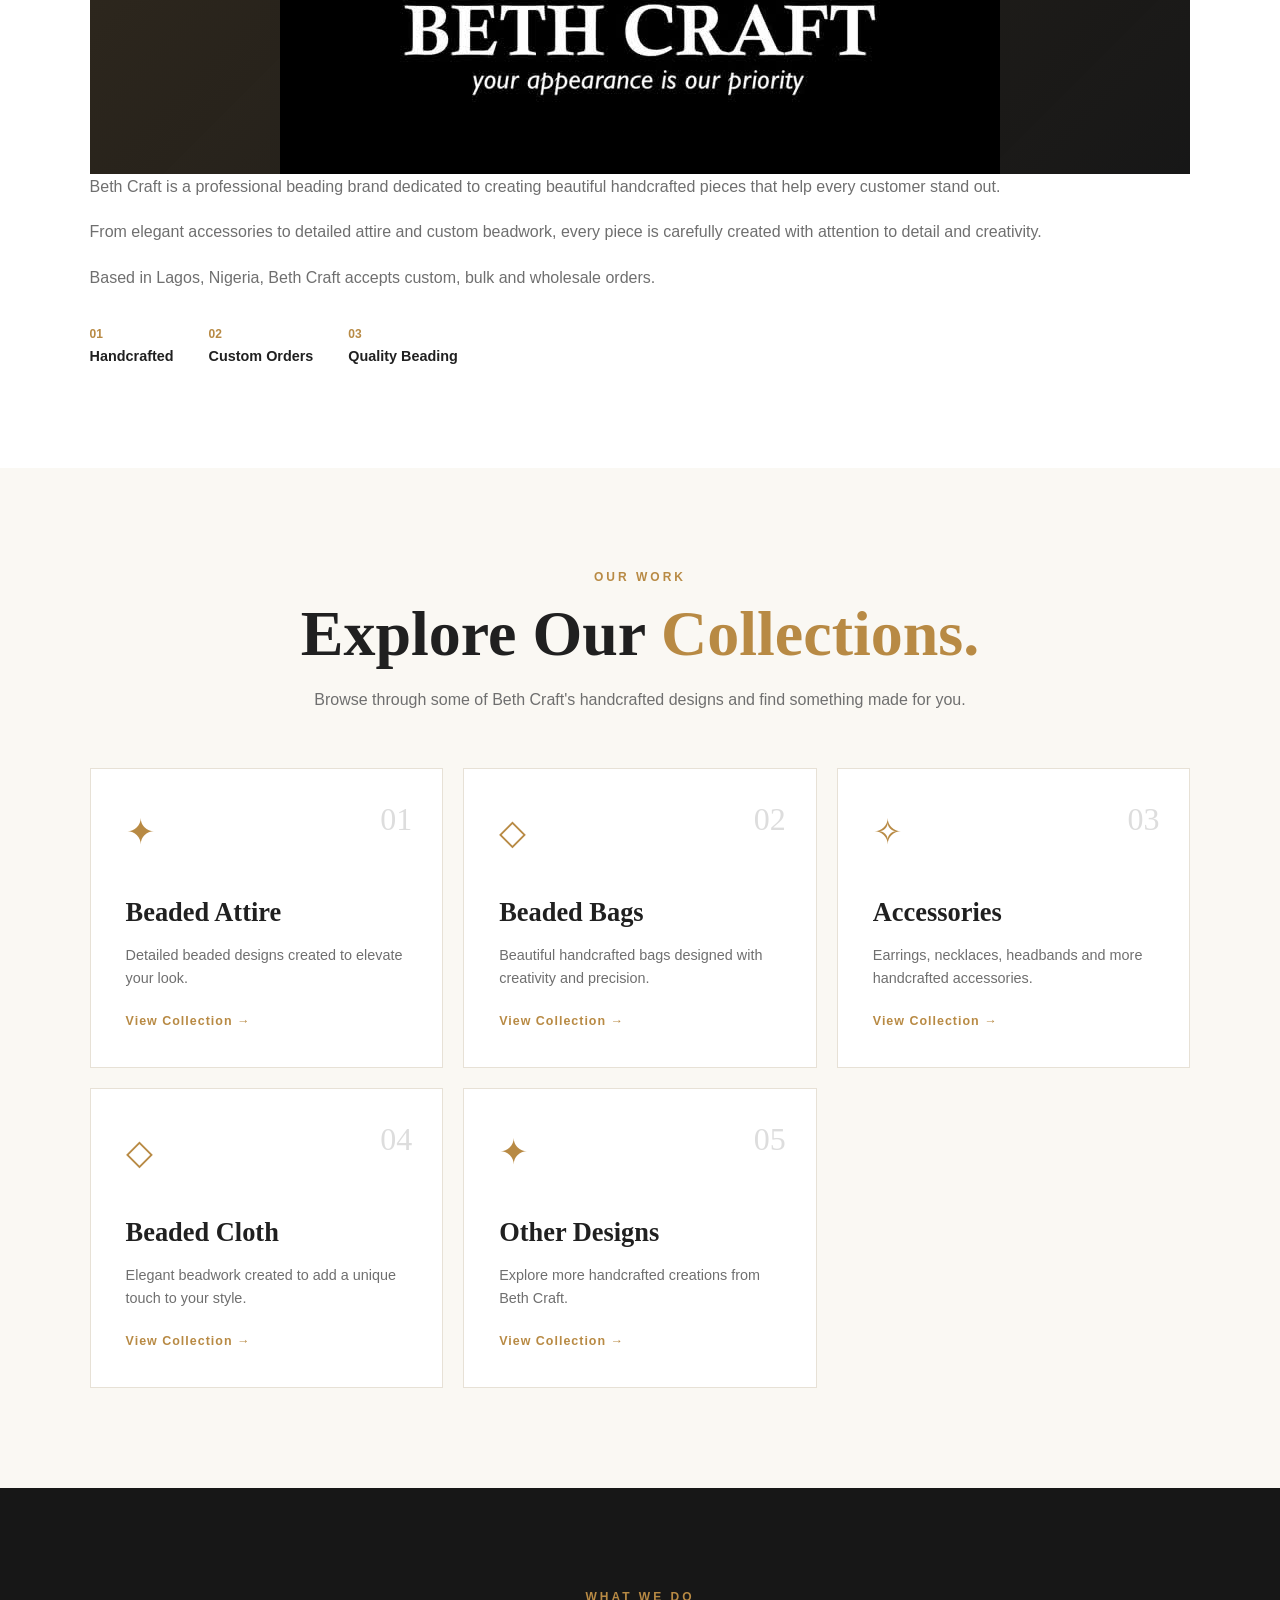
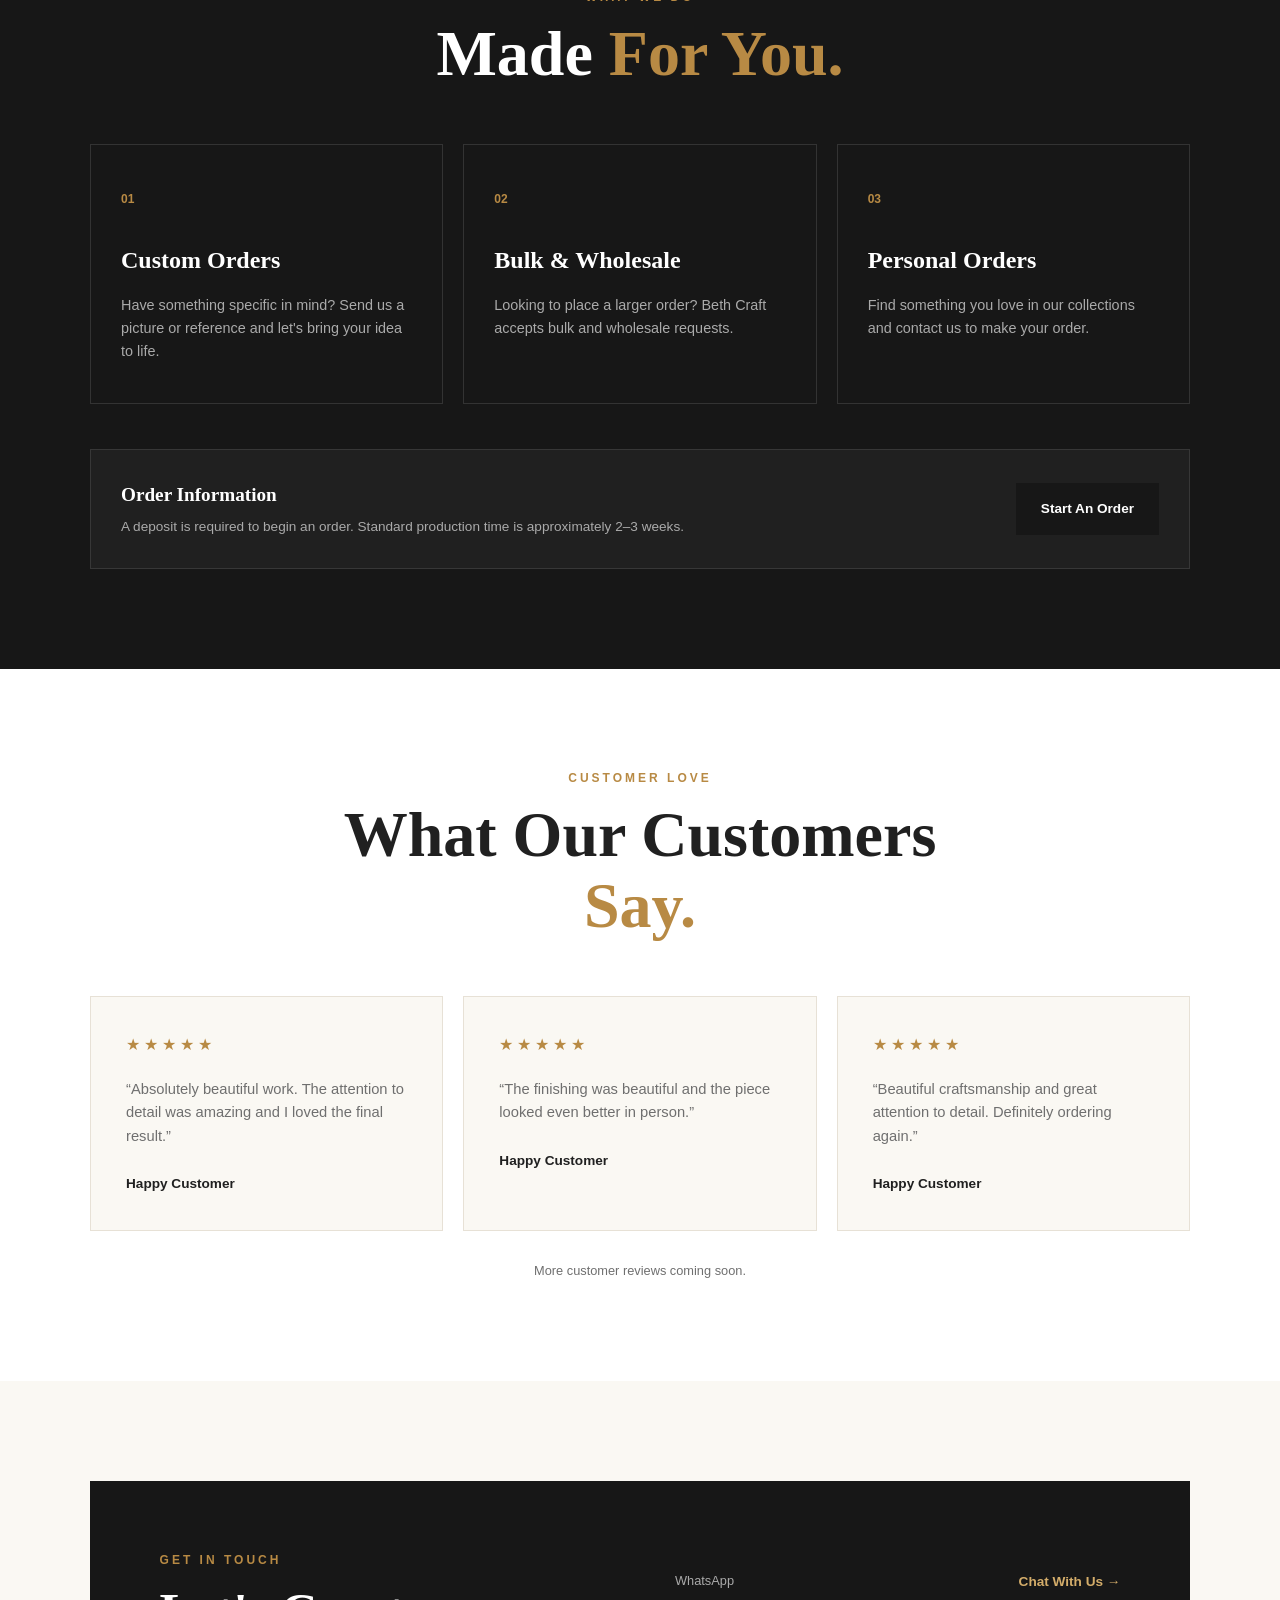
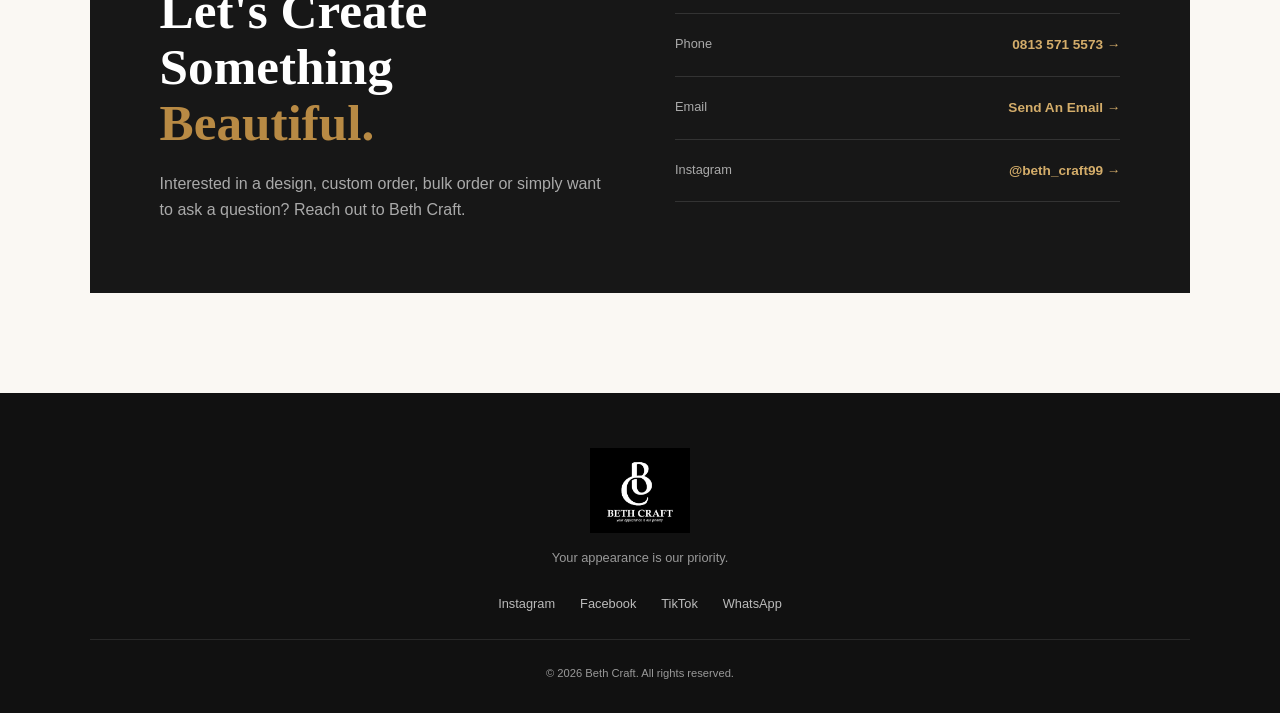
==== commit 7bca1a74: "Update index.html" ====
--- a/index.html
+++ b/index.html
@@ -107,8 +107,6 @@
                 </h2>
             </div>
 
-            <div class="about-grid">
-
                 <div class="about-image">
                     <img src="images/logo.png" alt="Beth Craft Logo">
                 </div>
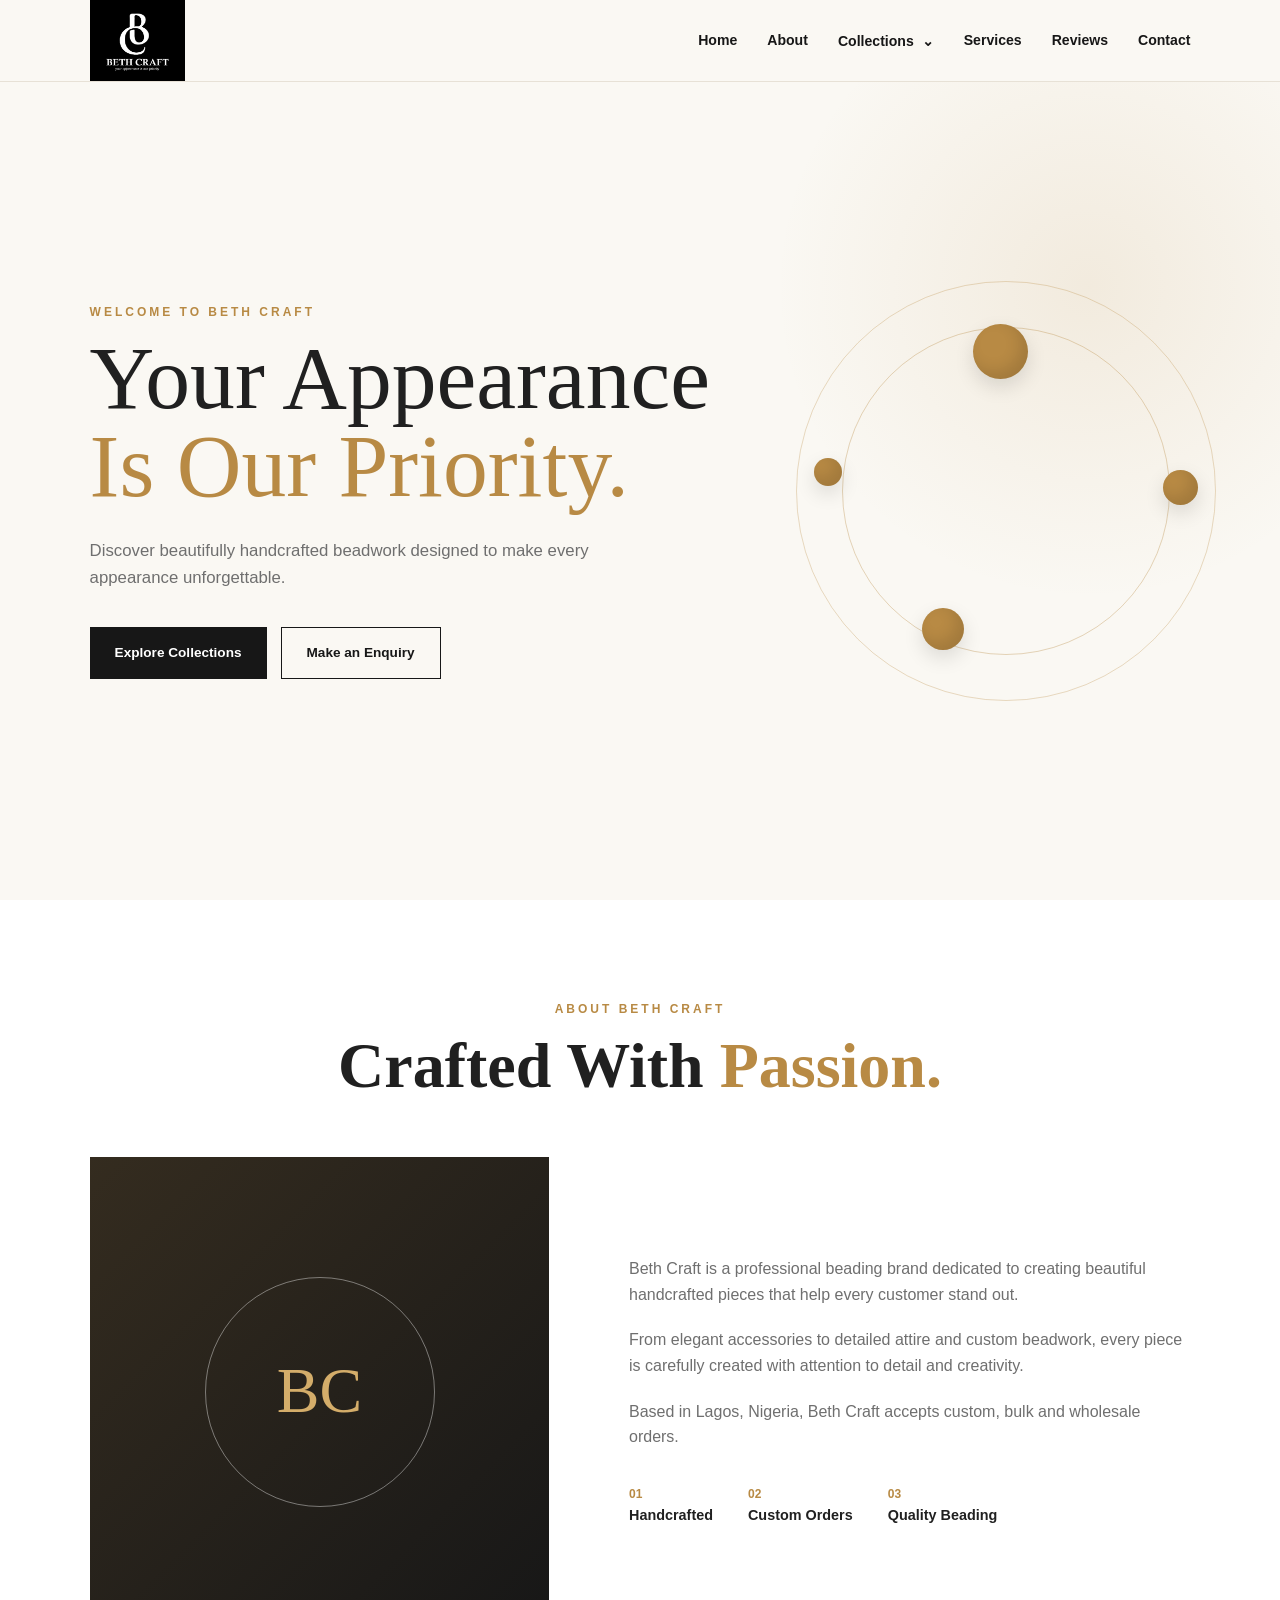
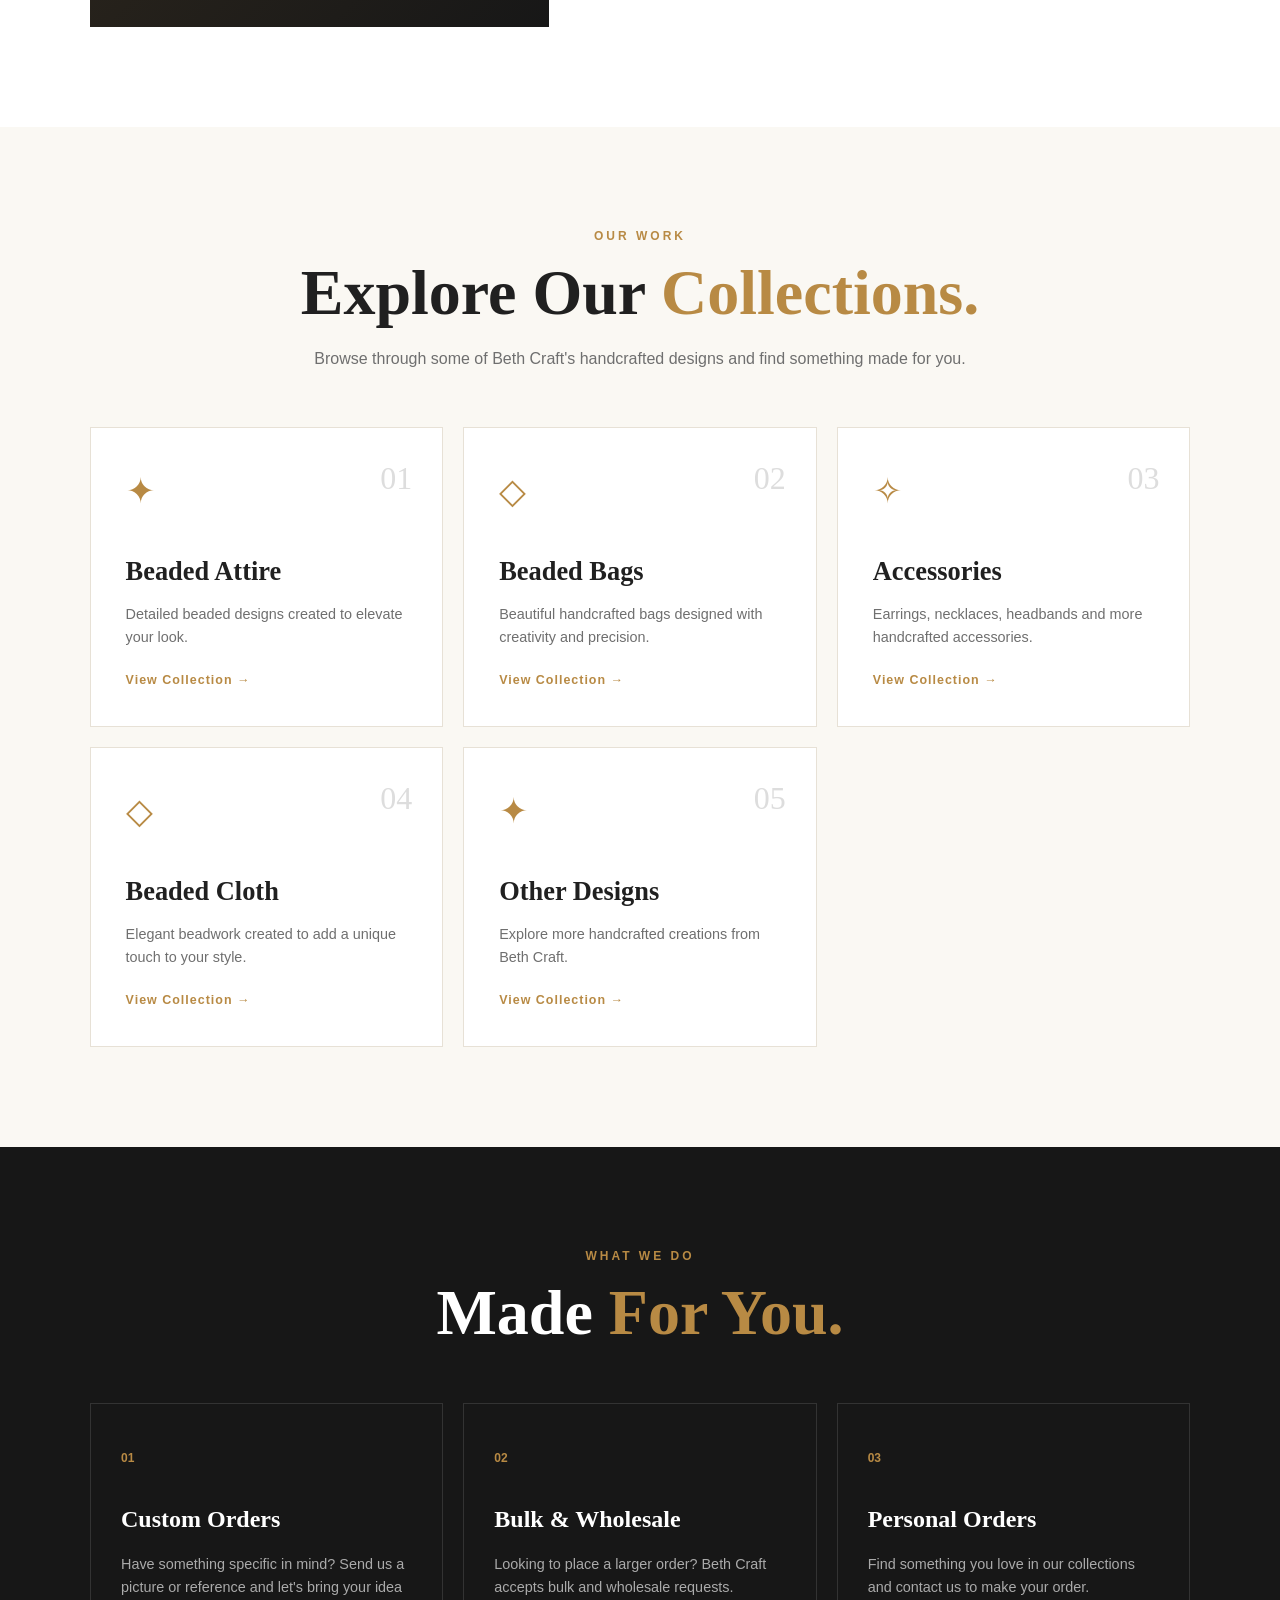
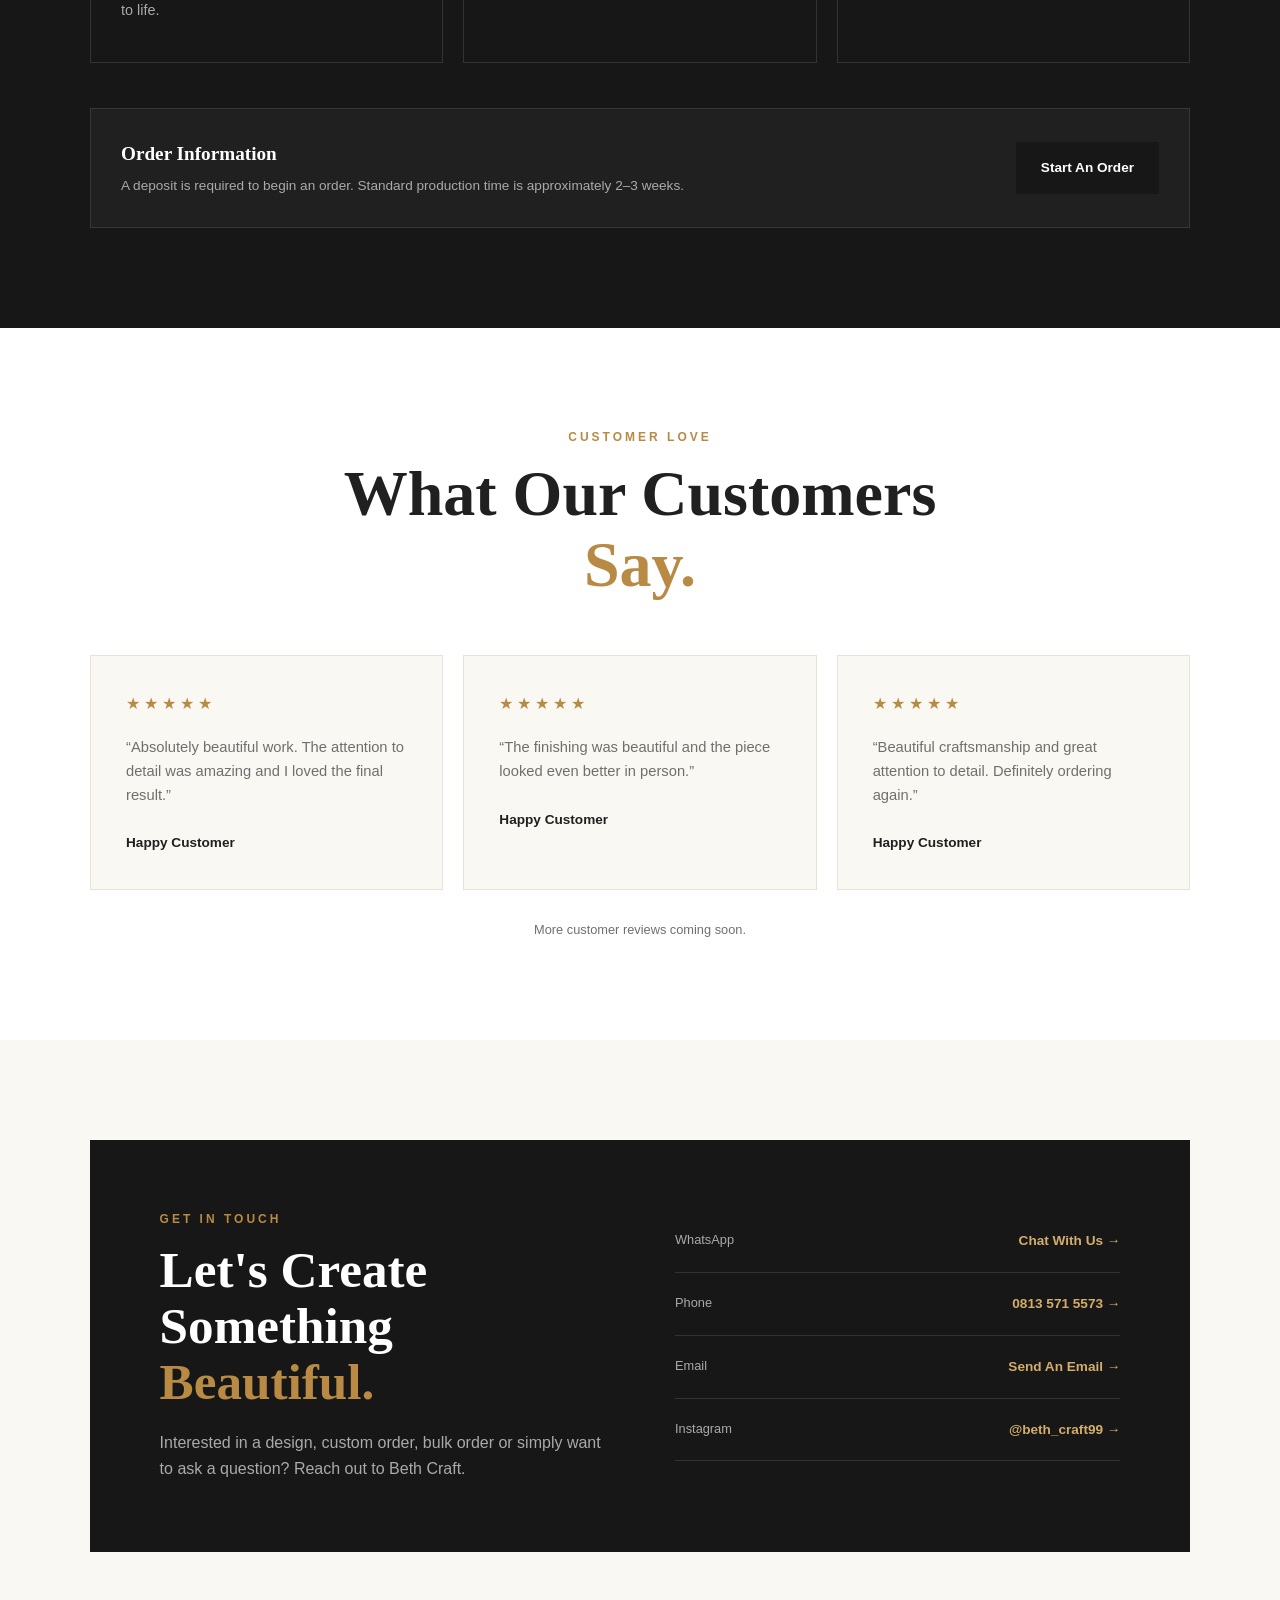
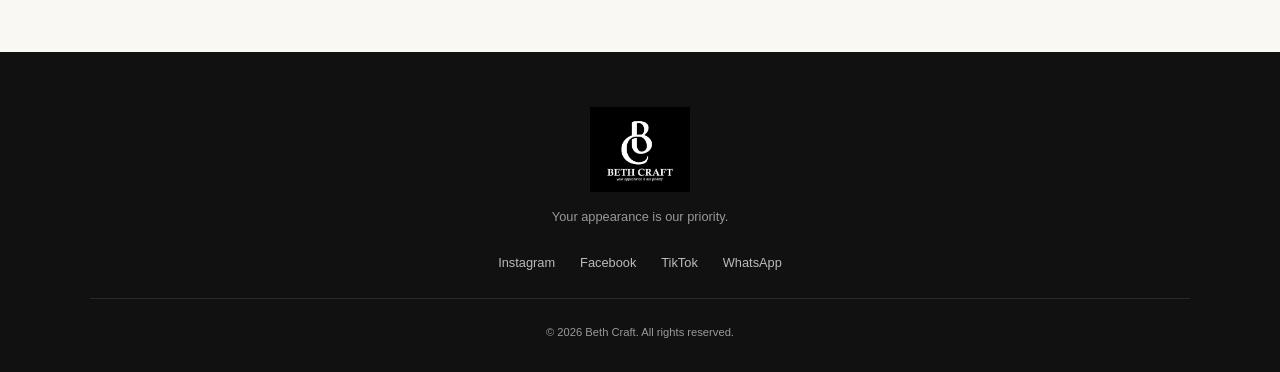
==== commit 51315d03: "Update index.html" ====
--- a/index.html
+++ b/index.html
@@ -107,8 +107,12 @@
                 </h2>
             </div>
 
+                <div class="about-grid">
+
                 <div class="about-image">
-                    <img src="images/logo.png" alt="Beth Craft Logo">
+                    <div class="about-placeholder">
+                        <span>BC</span>
+                    </div>
                 </div>
 
                 <div class="about-content">
